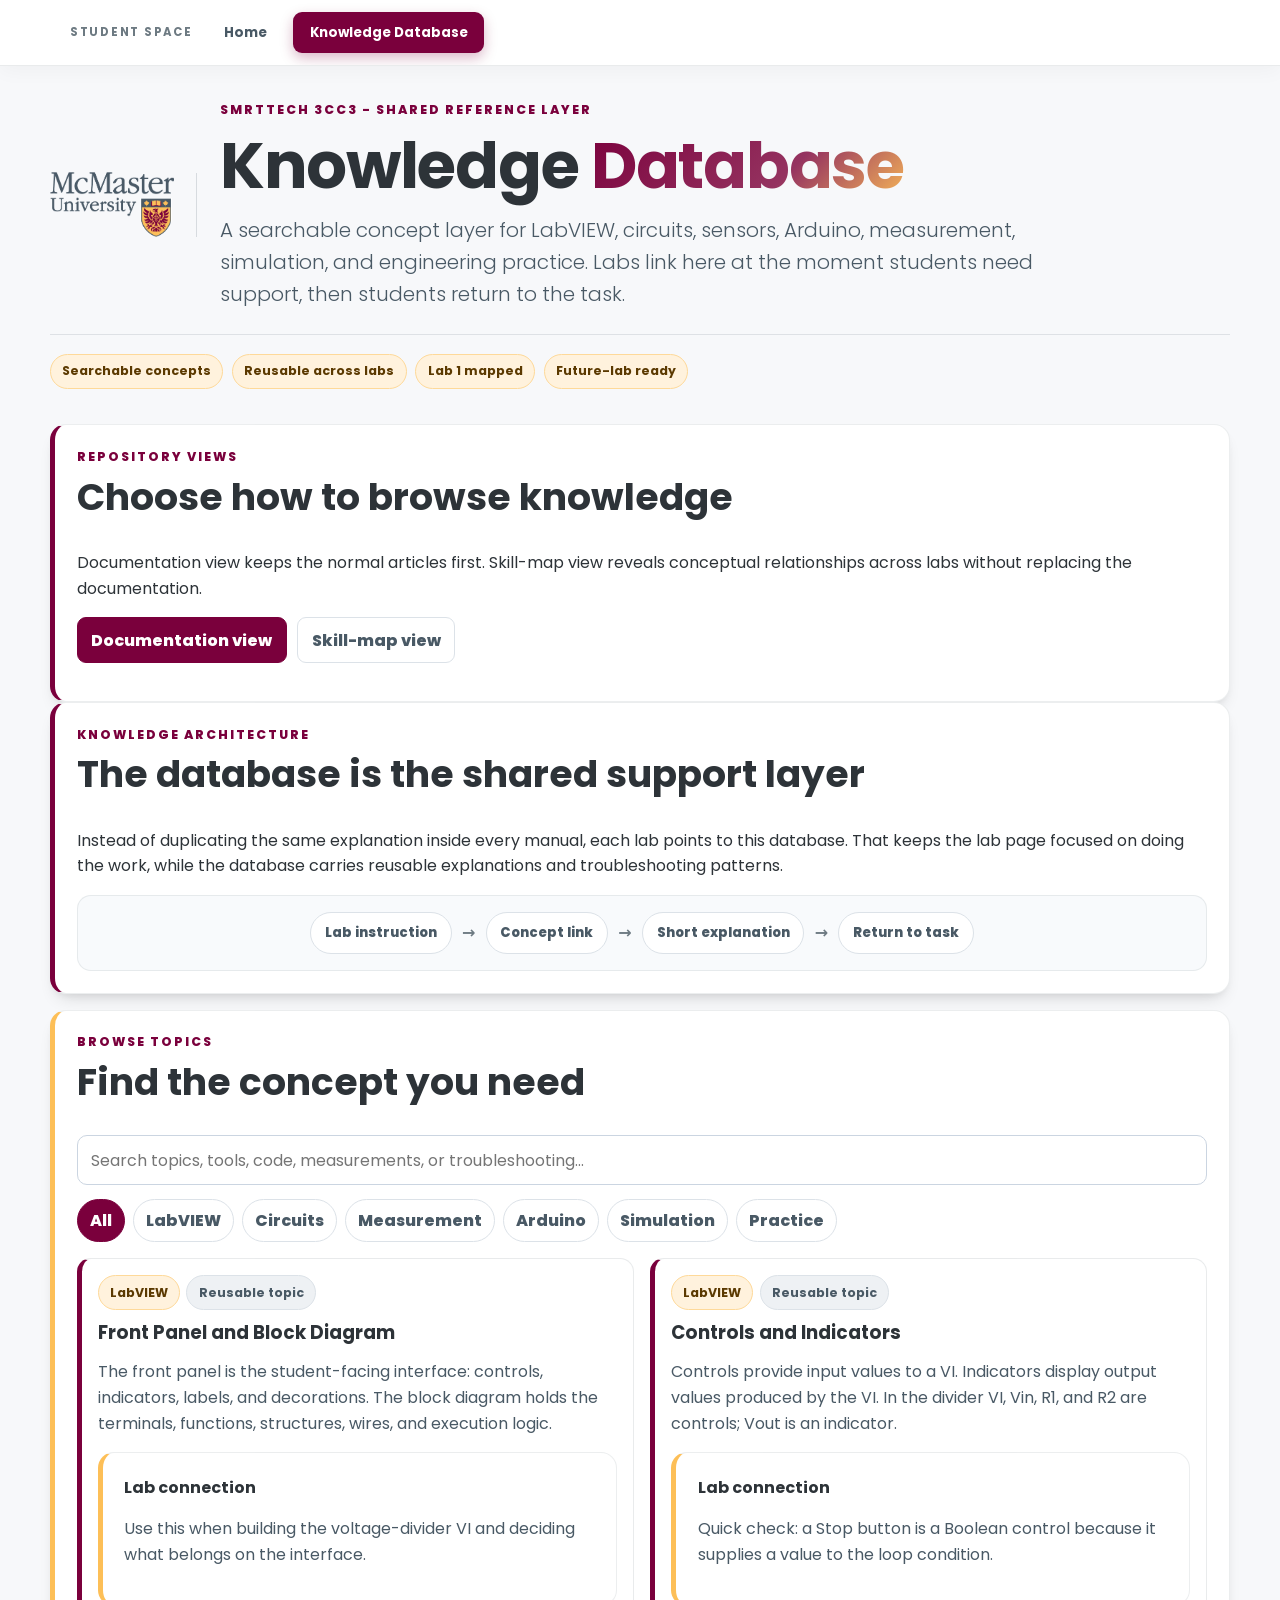
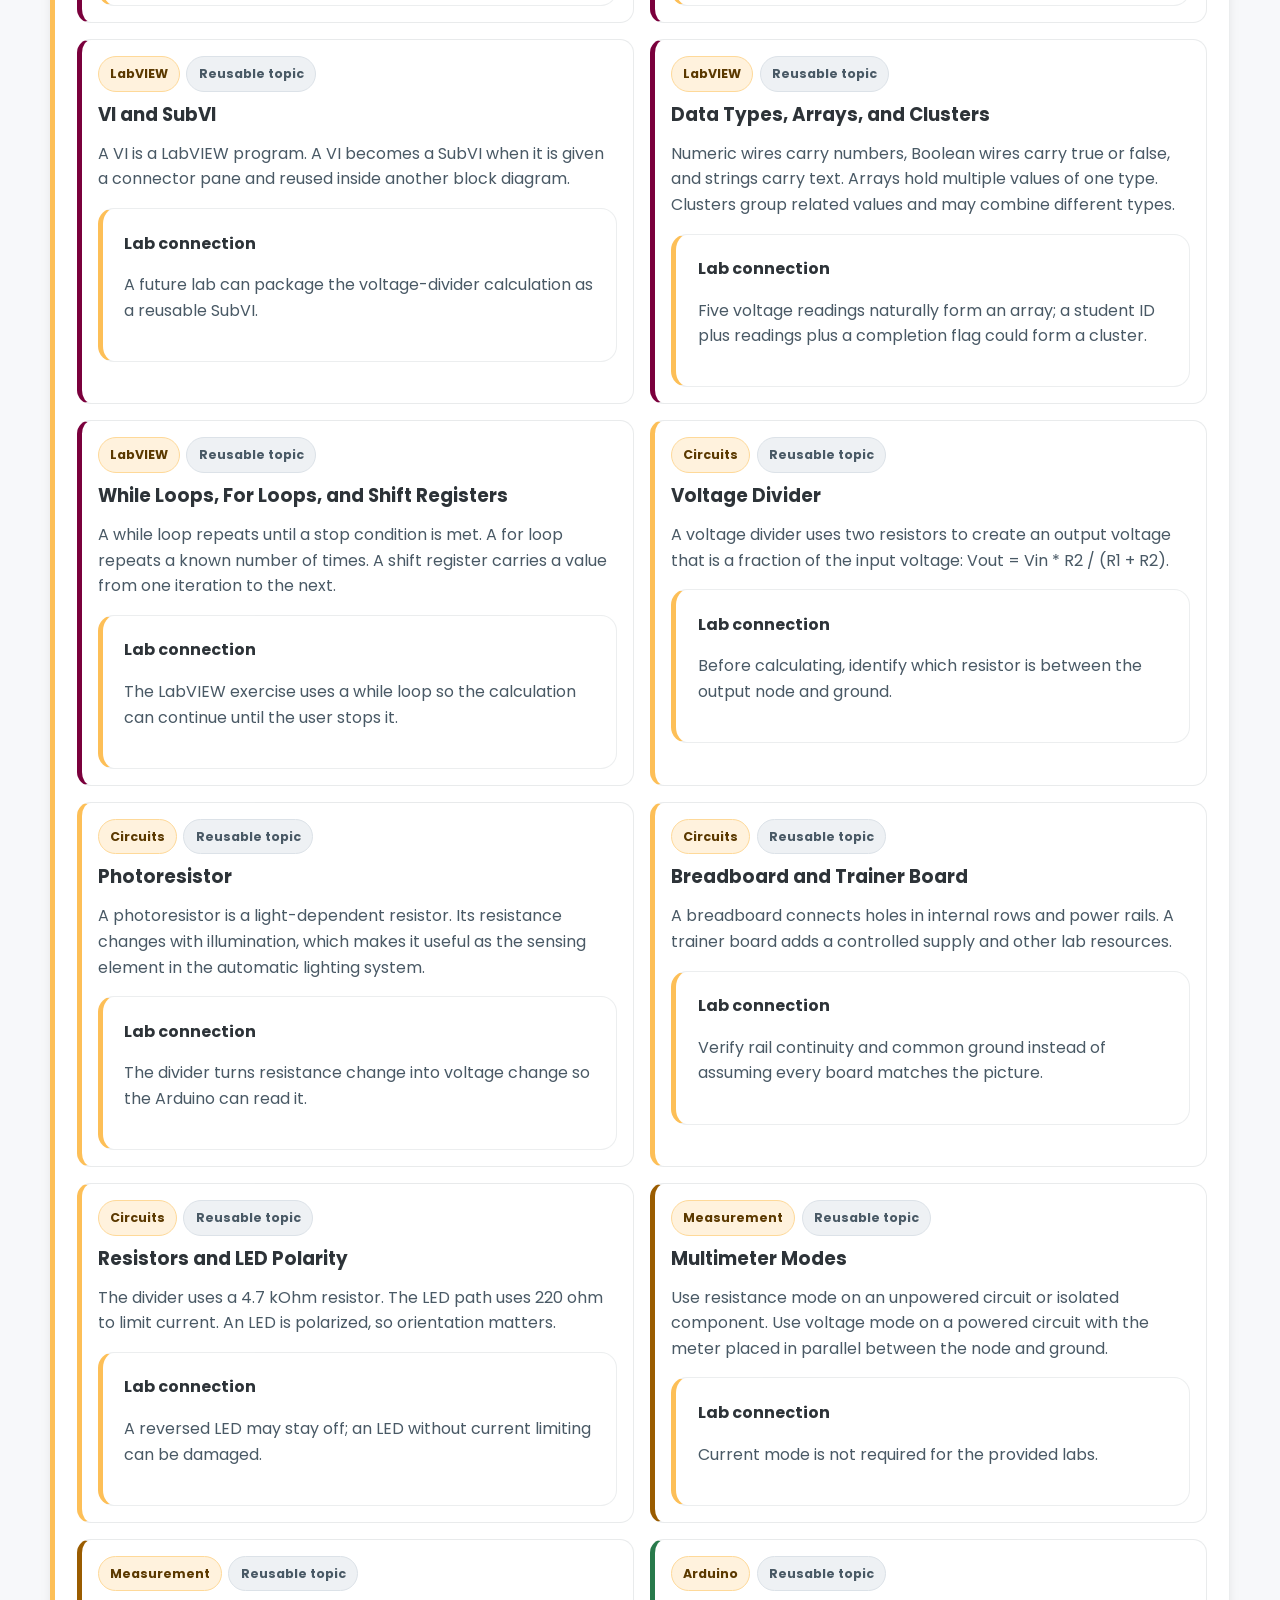
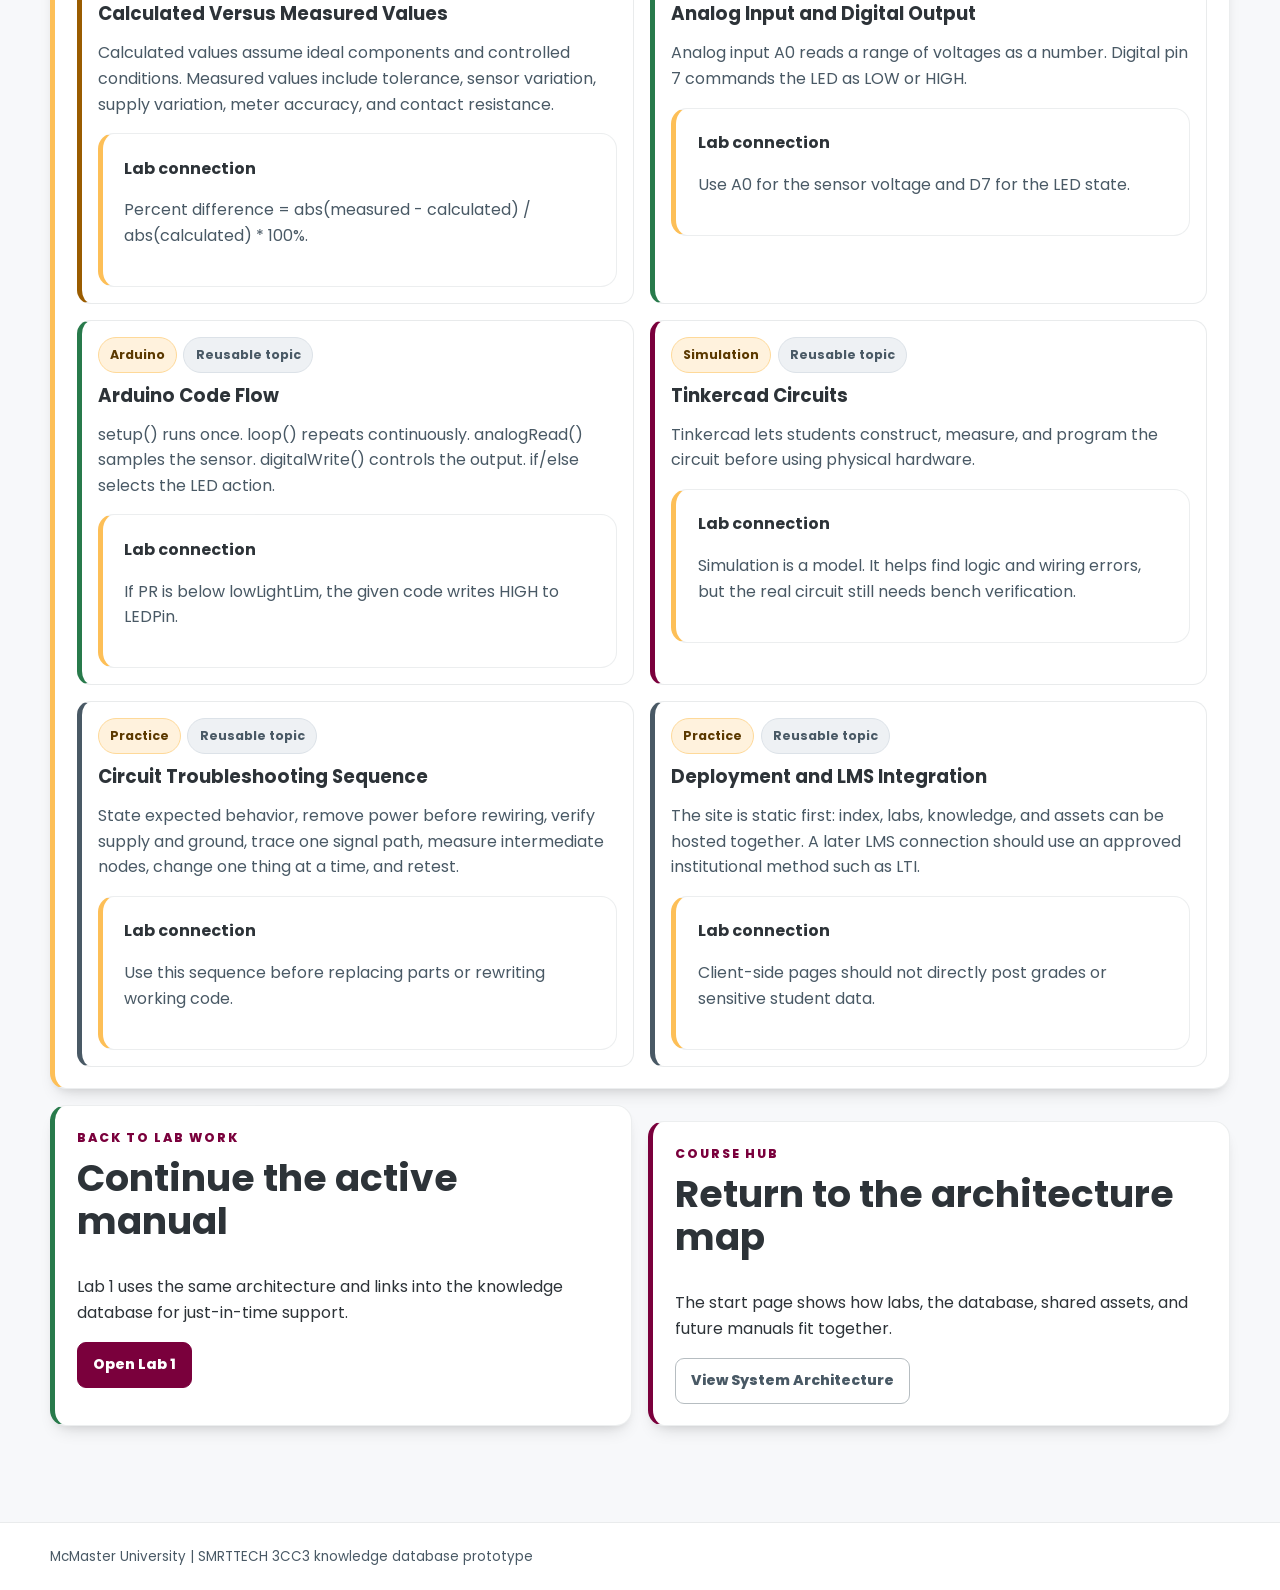
==== knowledge/index.html @ f6274fa1 "Publish student-facing SMRTTECH 3CC3 portal" ====
<!DOCTYPE html>
<html lang="en">
<head>
    <meta charset="UTF-8">
    <meta name="viewport" content="width=device-width, initial-scale=1.0">
    <meta name="description" content="Searchable CloudLab-styled knowledge database for SMRTTECH 3CC3 lab manuals.">
    <title>Knowledge Database | SMRTTECH 3CC3</title>
    <link href="https://fonts.googleapis.com/css2?family=Poppins:wght@300;400;500;600;700;800&family=Roboto+Mono:wght@400;500&display=swap" rel="stylesheet">
    <style>

        :root {
            --mac-maroon: #7A003C;
            --mac-gold: #FDBF57;
            --mac-grey: #495965;
            --mac-maroon-20: #E4CCDA;
            --mac-maroon-40: #CA99B1;
            --mac-maroon-80: #953360;
            --mac-gold-20: #FFF2DD;
            --mac-gold-60: #FED999;
            --mac-grey-20: #DBDEE0;
            --mac-grey-40: #B6BDC1;
            --mac-grey-80: #6D7A82;
            --lab-background: #F7F8FA;
            --lab-surface: #FFFFFF;
            --lab-text: #2D3338;
            --success: #287A4B;
            --warning: #9A5C00;
            --danger: #B42318;
            --content: 1180px;
        }

        * { box-sizing: border-box; }
        html { scroll-behavior: smooth; }
        body {
            margin: 0;
            font-family: 'Poppins', system-ui, -apple-system, BlinkMacSystemFont, 'Segoe UI', sans-serif;
            background: var(--lab-background);
            color: var(--lab-text);
            overflow-x: hidden;
            line-height: 1.6;
        }

        a { color: inherit; }
        button, input { font: inherit; }
        code, .font-mono { font-family: 'Roboto Mono', Consolas, monospace; }

        .gradient-text {
            background: linear-gradient(135deg, var(--mac-maroon) 0%, var(--mac-maroon-80) 62%, var(--mac-gold) 100%);
            -webkit-background-clip: text;
            -webkit-text-fill-color: transparent;
        }

        .gradient-bg {
            background: linear-gradient(135deg, var(--mac-maroon) 0%, var(--mac-maroon-80) 65%, var(--mac-gold) 100%);
        }

        .stage-bar {
            position: fixed;
            inset: 0 0 auto 0;
            z-index: 40;
            background: rgba(255, 255, 255, 0.96);
            backdrop-filter: blur(10px);
            border-bottom: 1px solid rgba(73, 89, 101, 0.12);
            box-shadow: 0 4px 20px rgba(0, 0, 0, 0.04);
        }

        .stage-bar-inner {
            max-width: var(--content);
            margin: 0 auto;
            padding: 0.75rem 1.25rem;
            display: flex;
            align-items: center;
            gap: 0.65rem;
            overflow-x: auto;
        }

        .stage-label {
            flex: 0 0 auto;
            font-size: 0.72rem;
            font-weight: 700;
            letter-spacing: 0.15em;
            text-transform: uppercase;
            color: var(--mac-grey-80);
            margin-right: 0.3rem;
        }

        .stage-btn {
            flex: 0 0 auto;
            display: inline-flex;
            align-items: center;
            min-height: 38px;
            padding: 0.55rem 0.95rem;
            border-radius: 9px;
            border: 1px solid transparent;
            font-size: 0.83rem;
            font-weight: 700;
            color: var(--mac-grey);
            background: transparent;
            text-decoration: none;
            transition: all 0.2s ease;
            white-space: nowrap;
        }

        .stage-btn:hover { background: var(--mac-grey-20); }
        .stage-btn.active {
            color: white;
            background: var(--mac-maroon);
            box-shadow: 0 5px 13px rgba(122, 0, 60, 0.28);
        }

        .portal-shell {
            width: min(calc(100% - 2rem), var(--content));
            margin: 0 auto;
        }

        .page-header {
            padding: 6.25rem 0 2.2rem;
        }

        .brand-row {
            display: flex;
            flex-wrap: wrap;
            align-items: center;
            gap: 1.4rem;
            padding-bottom: 1.5rem;
            border-bottom: 1px solid rgba(73, 89, 101, 0.14);
        }

        .brand-row img {
            width: 124px;
            height: auto;
            object-fit: contain;
        }

        .brand-divider {
            width: 1px;
            height: 64px;
            background: rgba(73, 89, 101, 0.18);
        }

        .eyebrow {
            margin: 0 0 0.55rem;
            color: var(--mac-maroon);
            font-size: 0.78rem;
            font-weight: 800;
            letter-spacing: 0.16em;
            text-transform: uppercase;
        }

        h1, h2, h3 { line-height: 1.15; margin-top: 0; }
        h1 {
            margin-bottom: 0.7rem;
            font-size: clamp(2.25rem, 5vw, 4.5rem);
            letter-spacing: -0.02em;
        }
        h2 { font-size: clamp(1.6rem, 3vw, 2.35rem); }
        h3 { font-size: 1.15rem; }

        .lead {
            max-width: 840px;
            color: var(--mac-grey);
            font-size: clamp(1.05rem, 2vw, 1.25rem);
            font-weight: 300;
            margin: 0;
        }

        .chip-row {
            display: flex;
            flex-wrap: wrap;
            gap: 0.55rem;
            margin-top: 1.2rem;
        }

        .stage-summary-chip,
        .tag {
            display: inline-flex;
            align-items: center;
            gap: 0.4rem;
            padding: 0.42rem 0.7rem;
            border-radius: 999px;
            background: var(--mac-gold-20);
            color: #5B3900;
            border: 1px solid var(--mac-gold-60);
            font-size: 0.78rem;
            font-weight: 700;
        }

        .tag.subtle {
            background: #EEF1F4;
            color: var(--mac-grey);
            border-color: #DCE2E8;
        }

        main { padding-bottom: 4rem; }

        .card {
            background: var(--lab-surface);
            border-radius: 16px;
            border: 1px solid rgba(73, 89, 101, 0.10);
            box-shadow: 0 10px 18px -8px rgba(0, 0, 0, 0.16), 0 4px 8px -4px rgba(0, 0, 0, 0.08);
            padding: 1.35rem;
        }

        .card + .card { margin-top: 1rem; }
        .border-maroon { border-left: 5px solid var(--mac-maroon); }
        .border-gold { border-left: 5px solid var(--mac-gold); }
        .border-success { border-left: 5px solid var(--success); }

        .section-grid {
            display: grid;
            grid-template-columns: repeat(2, minmax(0, 1fr));
            gap: 1rem;
            margin-top: 1rem;
        }

        .three-grid {
            display: grid;
            grid-template-columns: repeat(3, minmax(0, 1fr));
            gap: 1rem;
        }

        .lab-grid {
            display: grid;
            grid-template-columns: repeat(3, minmax(0, 1fr));
            gap: 1rem;
        }

        .lab-card,
        .topic-card,
        .arch-node {
            background: white;
            border: 1px solid rgba(73, 89, 101, 0.12);
            border-radius: 14px;
            padding: 1rem;
        }

        .lab-card {
            min-height: 245px;
            display: flex;
            flex-direction: column;
            text-decoration: none;
            color: inherit;
            transition: border-color 0.2s ease, transform 0.2s ease;
        }

        .lab-card:hover {
            border-color: var(--mac-maroon);
            transform: translateY(-2px);
        }

        .lab-card.available { border-top: 6px solid var(--mac-maroon); }
        .lab-card.blank { border-top: 6px solid var(--mac-gold); }
        .lab-card p, .topic-card p, .arch-node p { color: var(--mac-grey); }
        .lab-card .portal-button { margin-top: auto; align-self: flex-start; }

        .blank-lab-panel {
            min-height: 360px;
            display: grid;
            align-content: center;
            gap: 1rem;
        }

        .status-strip {
            display: flex;
            flex-wrap: wrap;
            gap: 0.65rem;
            padding: 0.9rem;
            border-radius: 12px;
            background: #F8FAFC;
            border: 1px solid rgba(73, 89, 101, 0.10);
        }

        .portal-button {
            display: inline-flex;
            align-items: center;
            justify-content: center;
            gap: 0.45rem;
            min-height: 42px;
            padding: 0.68rem 0.95rem;
            border-radius: 9px;
            border: 1px solid var(--mac-maroon);
            background: var(--mac-maroon);
            color: white;
            font-size: 0.88rem;
            font-weight: 800;
            text-decoration: none;
        }

        .portal-button.secondary {
            background: white;
            color: var(--mac-grey);
            border-color: var(--mac-grey-40);
        }

        .portal-button.secondary:hover { background: var(--mac-grey-20); }
        .portal-button:hover { background: var(--mac-maroon-80); color: white; }

        .architecture-map {
            display: grid;
            grid-template-columns: repeat(5, minmax(145px, 1fr));
            gap: 0.75rem;
            margin-top: 1rem;
            overflow-x: auto;
            padding-bottom: 0.15rem;
        }

        .arch-node {
            min-width: 145px;
            position: relative;
            border-top: 5px solid var(--mac-maroon);
        }

        .arch-node.gold { border-top-color: var(--mac-gold); }
        .arch-node.grey { border-top-color: var(--mac-grey); }
        .arch-node.success { border-top-color: var(--success); }
        .arch-node strong {
            display: block;
            color: var(--mac-maroon);
            font-size: 0.88rem;
            text-transform: uppercase;
            letter-spacing: 0.08em;
        }

        .flow-band {
            display: flex;
            flex-wrap: wrap;
            align-items: center;
            justify-content: center;
            gap: 0.65rem;
            margin-top: 1rem;
            padding: 1rem;
            border-radius: 14px;
            background: #F8FAFC;
            border: 1px solid rgba(73, 89, 101, 0.10);
        }

        .flow-pill {
            display: inline-flex;
            align-items: center;
            min-height: 42px;
            border-radius: 999px;
            padding: 0.55rem 0.85rem;
            background: white;
            border: 1px solid #DCE2E8;
            color: var(--mac-grey);
            font-weight: 800;
            font-size: 0.82rem;
        }

        .flow-arrow { color: var(--mac-grey-80); font-weight: 900; }

        .sidebar {
            position: fixed;
            top: 0;
            height: 100vh;
            width: min(500px, calc(100vw - 48px));
            background: white;
            box-shadow: 0 0 50px rgba(0, 0, 0, 0.22);
            z-index: 60;
            transition: transform 0.38s cubic-bezier(0.25, 1, 0.5, 1);
            display: flex;
            flex-direction: column;
        }

        #architectureSidebar { left: 0; transform: translateX(-100%); }
        #knowledgeSidebar { right: 0; transform: translateX(100%); }
        #architectureSidebar.active, #knowledgeSidebar.active { transform: translateX(0); }

        .sidebar-handle {
            position: absolute;
            top: 50%;
            width: 34px;
            height: 62px;
            background: var(--mac-maroon);
            color: white;
            cursor: pointer;
            display: flex;
            align-items: center;
            justify-content: center;
            z-index: 65;
            border: 0;
            font-size: 1.4rem;
            font-weight: 800;
        }

        #handle-architecture {
            right: -34px;
            border-radius: 0 9px 9px 0;
        }

        #handle-knowledge {
            left: -34px;
            border-radius: 9px 0 0 9px;
        }

        .sidebar-header {
            padding: 1.4rem;
            color: white;
            background: var(--mac-maroon);
        }

        .sidebar-scroll {
            padding: 1rem;
            overflow-y: auto;
            display: grid;
            gap: 1rem;
        }

        .link-list {
            display: grid;
            gap: 0.5rem;
            margin: 0;
            padding: 0;
            list-style: none;
        }

        .link-list a {
            display: block;
            text-decoration: none;
            border-radius: 10px;
            padding: 0.65rem 0.75rem;
            border: 1px solid #DDE3E8;
            background: white;
            color: var(--lab-text);
            font-weight: 700;
        }

        .link-list a:hover { border-color: var(--mac-maroon); background: var(--mac-maroon-20); }

        .search-panel {
            display: grid;
            gap: 0.85rem;
            margin-bottom: 1rem;
        }

        .search-panel input {
            width: 100%;
            min-height: 46px;
            border-radius: 10px;
            border: 1px solid #CBD5E1;
            padding: 0.7rem 0.85rem;
        }

        .filter-row {
            display: flex;
            flex-wrap: wrap;
            gap: 0.5rem;
        }

        .filter-button {
            border: 1px solid #DCE2E8;
            background: white;
            border-radius: 999px;
            padding: 0.48rem 0.75rem;
            color: var(--mac-grey);
            font-weight: 800;
            cursor: pointer;
        }

        .filter-button.active {
            background: var(--mac-maroon);
            color: white;
            border-color: var(--mac-maroon);
        }

        .topic-grid {
            display: grid;
            grid-template-columns: repeat(2, minmax(0, 1fr));
            gap: 1rem;
        }

        .topic-card {
            border-left: 5px solid var(--mac-maroon);
            scroll-margin-top: 86px;
        }

        .topic-card[data-category="Circuits"] { border-left-color: var(--mac-gold); }
        .topic-card[data-category="Arduino"] { border-left-color: var(--success); }
        .topic-card[data-category="Measurement"] { border-left-color: var(--warning); }
        .topic-card[data-category="Practice"] { border-left-color: var(--mac-grey); }
        .topic-card h3 { margin-bottom: 0.4rem; }

        .topic-meta {
            display: flex;
            flex-wrap: wrap;
            gap: 0.4rem;
            margin-bottom: 0.75rem;
        }

        .topic-card[hidden] { display: none; }

        .empty-state {
            display: none;
            padding: 1.2rem;
            border-radius: 14px;
            background: var(--mac-gold-20);
            border: 1px solid var(--mac-gold-60);
            color: #5B3900;
        }

        .empty-state.show { display: block; }

        .footer {
            border-top: 1px solid rgba(73, 89, 101, 0.12);
            background: white;
            color: var(--mac-grey);
            font-size: 0.84rem;
            padding: 1.4rem 0;
            margin-top: 2rem;
        }

        @media (max-width: 980px) {
            .section-grid, .three-grid, .lab-grid, .topic-grid { grid-template-columns: 1fr; }
            .architecture-map { grid-template-columns: repeat(5, minmax(180px, 1fr)); }
            .brand-divider { display: none; }
        }

        @media (max-width: 640px) {
            .page-header { padding-top: 7.25rem; }
            .brand-row img { width: 96px; }
            .card { padding: 1rem; }
            .stage-bar-inner { padding-inline: 0.9rem; }
            .stage-label { display: none; }
        }

    </style>
    <link rel="stylesheet" href="../assets/css/site.css">
    <link rel="icon" type="image/png" href="../assets/McMaster-logo.png">
</head>

<body>
    <nav class="stage-bar" aria-label="Course navigation">
        <div class="stage-bar-inner">
            <span class="stage-label">Student Space</span>
            <a class="stage-btn" href="../index.html">Home</a>
            <a class="stage-btn active" href="index.html">Knowledge Database</a>
        </div>
    </nav>

    <header class="portal-shell page-header">
        <div class="brand-row">
            <img src="../assets/McMaster-logo.png" alt="McMaster University logo">
            <div class="brand-divider" aria-hidden="true"></div>
            <div>
                <p class="eyebrow">SMRTTECH 3CC3 - Shared Reference Layer</p>
                <h1>Knowledge <span class="gradient-text">Database</span></h1>
                <p class="lead">A searchable concept layer for LabVIEW, circuits, sensors, Arduino, measurement, simulation, and engineering practice. Labs link here at the moment students need support, then students return to the task.</p>
            </div>
        </div>
        <div class="chip-row">
            <span class="stage-summary-chip">Searchable concepts</span>
            <span class="stage-summary-chip">Reusable across labs</span>
            <span class="stage-summary-chip">Lab 1 mapped</span>
            <span class="stage-summary-chip">Future-lab ready</span>
        </div>
    </header>

    <main class="portal-shell">
        <section class="card border-maroon" aria-labelledby="repositoryViewHeading">
            <p class="eyebrow">Repository Views</p>
            <h2 id="repositoryViewHeading">Choose how to browse knowledge</h2>
            <p>Documentation view keeps the normal articles first. Skill-map view reveals conceptual relationships across labs without replacing the documentation.</p>
            <div class="skill-view-tabs" role="tablist" aria-label="Knowledge repository views">
                <button id="documentation-view-tab" class="skill-view-tab" type="button" role="tab" data-skill-view-tab="documentation" aria-selected="true" aria-controls="documentation-view">Documentation view</button>
                <button id="skill-map-view-tab" class="skill-view-tab" type="button" role="tab" data-skill-view-tab="skill-map" aria-selected="false" aria-controls="skill-map-view" tabindex="-1">Skill-map view</button>
            </div>
        </section>

        <section id="documentation-view" class="skill-view-panel" role="tabpanel" data-skill-view-panel="documentation" aria-labelledby="documentation-view-tab" tabindex="-1">
        <section id="architecture" class="card border-maroon">
            <p class="eyebrow">Knowledge Architecture</p>
            <h2>The database is the shared support layer</h2>
            <p>Instead of duplicating the same explanation inside every manual, each lab points to this database. That keeps the lab page focused on doing the work, while the database carries reusable explanations and troubleshooting patterns.</p>
            <div class="flow-band">
                <span class="flow-pill">Lab instruction</span>
                <span class="flow-arrow">&rarr;</span>
                <span class="flow-pill">Concept link</span>
                <span class="flow-arrow">&rarr;</span>
                <span class="flow-pill">Short explanation</span>
                <span class="flow-arrow">&rarr;</span>
                <span class="flow-pill">Return to task</span>
            </div>
        </section>

        <section id="topics" class="card border-gold">
            <p class="eyebrow">Browse Topics</p>
            <h2>Find the concept you need</h2>
            <div class="search-panel">
                <input type="search" data-knowledge-search placeholder="Search topics, tools, code, measurements, or troubleshooting..." aria-label="Search knowledge topics">
                <div class="filter-row" aria-label="Filter knowledge topics">
                    <button class="filter-button active" type="button" data-filter="All">All</button>
                    <button class="filter-button" type="button" data-filter="LabVIEW">LabVIEW</button>
                    <button class="filter-button" type="button" data-filter="Circuits">Circuits</button>
                    <button class="filter-button" type="button" data-filter="Measurement">Measurement</button>
                    <button class="filter-button" type="button" data-filter="Arduino">Arduino</button>
                    <button class="filter-button" type="button" data-filter="Simulation">Simulation</button>
                    <button class="filter-button" type="button" data-filter="Practice">Practice</button>
                </div>
            </div>
            <div class="empty-state" data-empty-state>No matching topics. Try a broader search or choose All.</div>
            <div class="topic-grid">

                <article id="labview-interface" class="topic-card" data-topic-card data-category="LabVIEW" data-keywords="Front Panel and Block Diagram LabVIEW">
                    <div class="topic-meta">
                        <span class="tag">LabVIEW</span>
                        <span class="tag subtle">Reusable topic</span>
                    </div>
                    <h3>Front Panel and Block Diagram</h3>
                    <p>The front panel is the student-facing interface: controls, indicators, labels, and decorations. The block diagram holds the terminals, functions, structures, wires, and execution logic.</p>
                    <div class="card border-gold" style="box-shadow:none; margin-top:0.85rem;">
                        <strong>Lab connection</strong>
                        <p>Use this when building the voltage-divider VI and deciding what belongs on the interface.</p>
                    </div>
                </article>

                <article id="controls-indicators" class="topic-card" data-topic-card data-category="LabVIEW" data-keywords="Controls and Indicators LabVIEW">
                    <div class="topic-meta">
                        <span class="tag">LabVIEW</span>
                        <span class="tag subtle">Reusable topic</span>
                    </div>
                    <h3>Controls and Indicators</h3>
                    <p>Controls provide input values to a VI. Indicators display output values produced by the VI. In the divider VI, Vin, R1, and R2 are controls; Vout is an indicator.</p>
                    <div class="card border-gold" style="box-shadow:none; margin-top:0.85rem;">
                        <strong>Lab connection</strong>
                        <p>Quick check: a Stop button is a Boolean control because it supplies a value to the loop condition.</p>
                    </div>
                </article>

                <article id="vi-subvi" class="topic-card" data-topic-card data-category="LabVIEW" data-keywords="VI and SubVI LabVIEW">
                    <div class="topic-meta">
                        <span class="tag">LabVIEW</span>
                        <span class="tag subtle">Reusable topic</span>
                    </div>
                    <h3>VI and SubVI</h3>
                    <p>A VI is a LabVIEW program. A VI becomes a SubVI when it is given a connector pane and reused inside another block diagram.</p>
                    <div class="card border-gold" style="box-shadow:none; margin-top:0.85rem;">
                        <strong>Lab connection</strong>
                        <p>A future lab can package the voltage-divider calculation as a reusable SubVI.</p>
                    </div>
                </article>

                <article id="labview-data" class="topic-card" data-topic-card data-category="LabVIEW" data-keywords="Data Types, Arrays, and Clusters LabVIEW">
                    <div class="topic-meta">
                        <span class="tag">LabVIEW</span>
                        <span class="tag subtle">Reusable topic</span>
                    </div>
                    <h3>Data Types, Arrays, and Clusters</h3>
                    <p>Numeric wires carry numbers, Boolean wires carry true or false, and strings carry text. Arrays hold multiple values of one type. Clusters group related values and may combine different types.</p>
                    <div class="card border-gold" style="box-shadow:none; margin-top:0.85rem;">
                        <strong>Lab connection</strong>
                        <p>Five voltage readings naturally form an array; a student ID plus readings plus a completion flag could form a cluster.</p>
                    </div>
                </article>

                <article id="labview-loops" class="topic-card" data-topic-card data-category="LabVIEW" data-keywords="While Loops, For Loops, and Shift Registers LabVIEW">
                    <div class="topic-meta">
                        <span class="tag">LabVIEW</span>
                        <span class="tag subtle">Reusable topic</span>
                    </div>
                    <h3>While Loops, For Loops, and Shift Registers</h3>
                    <p>A while loop repeats until a stop condition is met. A for loop repeats a known number of times. A shift register carries a value from one iteration to the next.</p>
                    <div class="card border-gold" style="box-shadow:none; margin-top:0.85rem;">
                        <strong>Lab connection</strong>
                        <p>The LabVIEW exercise uses a while loop so the calculation can continue until the user stops it.</p>
                    </div>
                </article>

                <article id="voltage-divider" class="topic-card" data-topic-card data-category="Circuits" data-keywords="Voltage Divider Circuits">
                    <div class="topic-meta">
                        <span class="tag">Circuits</span>
                        <span class="tag subtle">Reusable topic</span>
                    </div>
                    <h3>Voltage Divider</h3>
                    <p>A voltage divider uses two resistors to create an output voltage that is a fraction of the input voltage: Vout = Vin * R2 / (R1 + R2).</p>
                    <div class="card border-gold" style="box-shadow:none; margin-top:0.85rem;">
                        <strong>Lab connection</strong>
                        <p>Before calculating, identify which resistor is between the output node and ground.</p>
                    </div>
                </article>

                <article id="photoresistor" class="topic-card" data-topic-card data-category="Circuits" data-keywords="Photoresistor Circuits">
                    <div class="topic-meta">
                        <span class="tag">Circuits</span>
                        <span class="tag subtle">Reusable topic</span>
                    </div>
                    <h3>Photoresistor</h3>
                    <p>A photoresistor is a light-dependent resistor. Its resistance changes with illumination, which makes it useful as the sensing element in the automatic lighting system.</p>
                    <div class="card border-gold" style="box-shadow:none; margin-top:0.85rem;">
                        <strong>Lab connection</strong>
                        <p>The divider turns resistance change into voltage change so the Arduino can read it.</p>
                    </div>
                </article>

                <article id="breadboard" class="topic-card" data-topic-card data-category="Circuits" data-keywords="Breadboard and Trainer Board Circuits">
                    <div class="topic-meta">
                        <span class="tag">Circuits</span>
                        <span class="tag subtle">Reusable topic</span>
                    </div>
                    <h3>Breadboard and Trainer Board</h3>
                    <p>A breadboard connects holes in internal rows and power rails. A trainer board adds a controlled supply and other lab resources.</p>
                    <div class="card border-gold" style="box-shadow:none; margin-top:0.85rem;">
                        <strong>Lab connection</strong>
                        <p>Verify rail continuity and common ground instead of assuming every board matches the picture.</p>
                    </div>
                </article>

                <article id="resistors-led" class="topic-card" data-topic-card data-category="Circuits" data-keywords="Resistors and LED Polarity Circuits">
                    <div class="topic-meta">
                        <span class="tag">Circuits</span>
                        <span class="tag subtle">Reusable topic</span>
                    </div>
                    <h3>Resistors and LED Polarity</h3>
                    <p>The divider uses a 4.7 kOhm resistor. The LED path uses 220 ohm to limit current. An LED is polarized, so orientation matters.</p>
                    <div class="card border-gold" style="box-shadow:none; margin-top:0.85rem;">
                        <strong>Lab connection</strong>
                        <p>A reversed LED may stay off; an LED without current limiting can be damaged.</p>
                    </div>
                </article>

                <article id="multimeter" class="topic-card" data-topic-card data-category="Measurement" data-keywords="Multimeter Modes Measurement">
                    <div class="topic-meta">
                        <span class="tag">Measurement</span>
                        <span class="tag subtle">Reusable topic</span>
                    </div>
                    <h3>Multimeter Modes</h3>
                    <p>Use resistance mode on an unpowered circuit or isolated component. Use voltage mode on a powered circuit with the meter placed in parallel between the node and ground.</p>
                    <div class="card border-gold" style="box-shadow:none; margin-top:0.85rem;">
                        <strong>Lab connection</strong>
                        <p>Current mode is not required for the provided labs.</p>
                    </div>
                </article>

                <article id="measurement" class="topic-card" data-topic-card data-category="Measurement" data-keywords="Calculated Versus Measured Values Measurement">
                    <div class="topic-meta">
                        <span class="tag">Measurement</span>
                        <span class="tag subtle">Reusable topic</span>
                    </div>
                    <h3>Calculated Versus Measured Values</h3>
                    <p>Calculated values assume ideal components and controlled conditions. Measured values include tolerance, sensor variation, supply variation, meter accuracy, and contact resistance.</p>
                    <div class="card border-gold" style="box-shadow:none; margin-top:0.85rem;">
                        <strong>Lab connection</strong>
                        <p>Percent difference = abs(measured - calculated) / abs(calculated) * 100%.</p>
                    </div>
                </article>

                <article id="analog-digital" class="topic-card" data-topic-card data-category="Arduino" data-keywords="Analog Input and Digital Output Arduino">
                    <div class="topic-meta">
                        <span class="tag">Arduino</span>
                        <span class="tag subtle">Reusable topic</span>
                    </div>
                    <h3>Analog Input and Digital Output</h3>
                    <p>Analog input A0 reads a range of voltages as a number. Digital pin 7 commands the LED as LOW or HIGH.</p>
                    <div class="card border-gold" style="box-shadow:none; margin-top:0.85rem;">
                        <strong>Lab connection</strong>
                        <p>Use A0 for the sensor voltage and D7 for the LED state.</p>
                    </div>
                </article>

                <article id="arduino-code" class="topic-card" data-topic-card data-category="Arduino" data-keywords="Arduino Code Flow Arduino">
                    <div class="topic-meta">
                        <span class="tag">Arduino</span>
                        <span class="tag subtle">Reusable topic</span>
                    </div>
                    <h3>Arduino Code Flow</h3>
                    <p>setup() runs once. loop() repeats continuously. analogRead() samples the sensor. digitalWrite() controls the output. if/else selects the LED action.</p>
                    <div class="card border-gold" style="box-shadow:none; margin-top:0.85rem;">
                        <strong>Lab connection</strong>
                        <p>If PR is below lowLightLim, the given code writes HIGH to LEDPin.</p>
                    </div>
                </article>

                <article id="tinkercad" class="topic-card" data-topic-card data-category="Simulation" data-keywords="Tinkercad Circuits Simulation">
                    <div class="topic-meta">
                        <span class="tag">Simulation</span>
                        <span class="tag subtle">Reusable topic</span>
                    </div>
                    <h3>Tinkercad Circuits</h3>
                    <p>Tinkercad lets students construct, measure, and program the circuit before using physical hardware.</p>
                    <div class="card border-gold" style="box-shadow:none; margin-top:0.85rem;">
                        <strong>Lab connection</strong>
                        <p>Simulation is a model. It helps find logic and wiring errors, but the real circuit still needs bench verification.</p>
                    </div>
                </article>

                <article id="troubleshooting" class="topic-card" data-topic-card data-category="Practice" data-keywords="Circuit Troubleshooting Sequence Practice">
                    <div class="topic-meta">
                        <span class="tag">Practice</span>
                        <span class="tag subtle">Reusable topic</span>
                    </div>
                    <h3>Circuit Troubleshooting Sequence</h3>
                    <p>State expected behavior, remove power before rewiring, verify supply and ground, trace one signal path, measure intermediate nodes, change one thing at a time, and retest.</p>
                    <div class="card border-gold" style="box-shadow:none; margin-top:0.85rem;">
                        <strong>Lab connection</strong>
                        <p>Use this sequence before replacing parts or rewriting working code.</p>
                    </div>
                </article>

                <article id="deployment" class="topic-card" data-topic-card data-category="Practice" data-keywords="Deployment and LMS Integration Practice">
                    <div class="topic-meta">
                        <span class="tag">Practice</span>
                        <span class="tag subtle">Reusable topic</span>
                    </div>
                    <h3>Deployment and LMS Integration</h3>
                    <p>The site is static first: index, labs, knowledge, and assets can be hosted together. A later LMS connection should use an approved institutional method such as LTI.</p>
                    <div class="card border-gold" style="box-shadow:none; margin-top:0.85rem;">
                        <strong>Lab connection</strong>
                        <p>Client-side pages should not directly post grades or sensitive student data.</p>
                    </div>
                </article>
            </div>
        </section>

        <section class="section-grid">
            <article class="card border-success">
                <p class="eyebrow">Back To Lab Work</p>
                <h2>Continue the active manual</h2>
                <p>Lab 1 uses the same architecture and links into the knowledge database for just-in-time support.</p>
                <a class="portal-button" href="../labs/lab-01/index.html">Open Lab 1</a>
            </article>
            <article class="card border-maroon">
                <p class="eyebrow">Course Hub</p>
                <h2>Return to the architecture map</h2>
                <p>The start page shows how labs, the database, shared assets, and future manuals fit together.</p>
                <a class="portal-button secondary" href="../index.html#architecture">View System Architecture</a>
            </article>
        </section>
        </section>

        <section id="skill-map-view" class="skill-view-panel" role="tabpanel" data-skill-view-panel="skill-map" aria-labelledby="skill-map-view-tab" tabindex="-1" hidden>
            <section id="skill-map" class="card border-gold skill-map-section">
                <p class="eyebrow">Course Skill Map</p>
                <h2>Explore how skills connect across laboratories</h2>
                <p>This map is optional. It uses the new radial skill-tree design from the uploaded package, with the existing course skills merged into its curriculum. It does not unlock, lock, or replace laboratory access.</p>
                <div class="skill-tree-embed">
                    <iframe title="3CC3 radial skill tree" src="skill-tree.html" loading="lazy"></iframe>
                </div>
                <p class="skill-tree-fallback"><a class="portal-button secondary" href="skill-tree.html">Open the skill tree in a full page</a></p>
            </section>

            <section class="card border-success">
                <p class="eyebrow">Documentation-Literacy Progression</p>
                <h2>How documentation support changes across the course</h2>
                <p>The repository is instructional scaffolding. It gives direct support early, then gradually moves students toward professional documentation habits.</p>
                <div class="documentation-progression">
                    <article class="progression-step">
                        <strong>Labs 1-2</strong>
                        <p>Direct links to exact documentation.</p>
                    </article>
                    <article class="progression-step">
                        <strong>Labs 3-4</strong>
                        <p>Links to a relevant repository category.</p>
                    </article>
                    <article class="progression-step">
                        <strong>Labs 5-6</strong>
                        <p>Students search the repository.</p>
                    </article>
                    <article class="progression-step">
                        <strong>Labs 7-8</strong>
                        <p>Students consult manufacturer documentation or datasheets.</p>
                    </article>
                    <article class="progression-step">
                        <strong>Lab 9</strong>
                        <p>Students identify, locate, evaluate, and apply appropriate sources independently.</p>
                    </article>
                </div>
            </section>
        </section>
    </main>

    <footer class="footer">
        <div class="portal-shell">McMaster University | SMRTTECH 3CC3 knowledge database prototype</div>
    </footer>

    <script>

        function toggleSidebar(id) {
            const selected = document.getElementById(id);
            const wasOpen = selected.classList.contains('active');
            document.querySelectorAll('.sidebar').forEach(sidebar => sidebar.classList.remove('active'));
            if (!wasOpen) selected.classList.add('active');
        }

        function setupKnowledgeFilters() {
            const search = document.querySelector('[data-knowledge-search]');
            const filters = [...document.querySelectorAll('[data-filter]')];
            const cards = [...document.querySelectorAll('[data-topic-card]')];
            const empty = document.querySelector('[data-empty-state]');
            if (!cards.length) return;

            let active = 'All';
            function applyFilters() {
                const query = (search?.value || '').trim().toLowerCase();
                let shown = 0;

                cards.forEach(card => {
                    const haystack = `${card.textContent} ${card.dataset.keywords || ''}`.toLowerCase();
                    const categoryMatch = active === 'All' || card.dataset.category === active;
                    const queryMatch = !query || haystack.includes(query);
                    const visible = categoryMatch && queryMatch;
                    card.hidden = !visible;
                    if (visible) shown += 1;
                });

                if (empty) empty.classList.toggle('show', shown === 0);
            }

            search?.addEventListener('input', applyFilters);
            filters.forEach(button => {
                button.addEventListener('click', () => {
                    active = button.dataset.filter;
                    filters.forEach(item => item.classList.toggle('active', item === button));
                    applyFilters();
                });
            });
        }

        function setupHomeScrollSpy() {
            const nav = document.querySelector('[data-home-nav]');
            if (!nav) return;

            const links = [...nav.querySelectorAll('[data-home-section]')];
            const sections = links
                .map(link => ({
                    link,
                    id: link.dataset.homeSection,
                    target: document.getElementById(link.dataset.homeSection)
                }))
                .filter(item => item.target);

            function setActive(id) {
                links.forEach(link => {
                    link.classList.toggle('active', link.dataset.homeSection === id);
                });
            }

            const observer = new IntersectionObserver(entries => {
                const visible = entries
                    .filter(entry => entry.isIntersecting)
                    .sort((a, b) => b.intersectionRatio - a.intersectionRatio)[0];
                if (visible) setActive(visible.target.id);
            }, {
                rootMargin: '-45% 0px -45% 0px',
                threshold: [0.01, 0.2, 0.5, 0.8]
            });

            sections.forEach(item => observer.observe(item.target));
            setActive('home');
        }

        function setupRepositoryTabs() {
            const tabs = [...document.querySelectorAll('[data-skill-view-tab]')];
            const panels = [...document.querySelectorAll('[data-skill-view-panel]')];
            if (!tabs.length || !panels.length) return;

            function setView(view, focusTab = false) {
                tabs.forEach(tab => {
                    const selected = tab.dataset.skillViewTab === view;
                    tab.setAttribute('aria-selected', String(selected));
                    tab.tabIndex = selected ? 0 : -1;
                    if (selected && focusTab) tab.focus();
                });
                panels.forEach(panel => {
                    const selected = panel.dataset.skillViewPanel === view;
                    panel.hidden = !selected;
                    if (selected) panel.focus({ preventScroll: true });
                });
                try {
                    localStorage.setItem('smrttech-knowledge:view', view);
                } catch {}
            }

            tabs.forEach(tab => {
                tab.addEventListener('click', () => setView(tab.dataset.skillViewTab));
                tab.addEventListener('keydown', event => {
                    if (!['ArrowLeft', 'ArrowRight', 'Home', 'End'].includes(event.key)) return;
                    event.preventDefault();
                    const current = tabs.indexOf(tab);
                    const next = event.key === 'Home' ? 0
                        : event.key === 'End' ? tabs.length - 1
                        : event.key === 'ArrowRight' ? (current + 1) % tabs.length
                        : (current - 1 + tabs.length) % tabs.length;
                    setView(tabs[next].dataset.skillViewTab, true);
                });
            });

            let initial = 'documentation';
            try {
                initial = localStorage.getItem('smrttech-knowledge:view') || initial;
            } catch {}
            if (window.location.hash === '#skill-map') initial = 'skill-map';
            setView(initial === 'skill-map' ? 'skill-map' : 'documentation');
        }

        document.addEventListener('DOMContentLoaded', () => {
            setupKnowledgeFilters();
            setupHomeScrollSpy();
            setupRepositoryTabs();
        });

    </script>
</body>

</html>
---- assets/css/site.css ----
html {
    scroll-behavior: auto;
    scroll-padding-top: 88px;
}

/* These structural regions receive programmatic focus when a view opens.
   Suppress the browser's large default outline without affecting controls. */
.stage-panel[tabindex="-1"]:focus,
.skill-view-panel[tabindex="-1"]:focus {
    outline: none;
}

.lab-page-title {
    color: #000000 !important;
}

.lab-title-prefix {
    color: #000000;
    -webkit-text-fill-color: #000000;
}

.lab-title-gradient {
    display: inline;
    color: var(--mac-maroon, #7A003C);
    background-image: linear-gradient(
        90deg,
        var(--mac-maroon, #7A003C) 0%,
        var(--mac-maroon-80, #A0195B) 52%,
        var(--mac-gold, #FDBF57) 100%
    );
    background-repeat: no-repeat;
    background-size: 100% 100%;
    -webkit-box-decoration-break: slice;
    box-decoration-break: slice;
    -webkit-background-clip: text;
    background-clip: text;
    -webkit-text-fill-color: transparent;
}

@media (forced-colors: active) {
    .lab-title-prefix,
    .lab-title-gradient {
        color: CanvasText;
        background: none;
        -webkit-text-fill-color: CanvasText;
    }
}

.skill-map-section {
    margin-top: 1rem;
}

.skill-tree-embed {
    overflow: hidden;
    margin-top: 1rem;
    border: 1px solid rgba(73, 89, 101, 0.16);
    border-radius: 14px;
    background: #F4F5F8;
}

.skill-tree-embed iframe {
    display: block;
    width: 100%;
    height: min(820px, calc(100vh - 120px));
    min-height: 680px;
    border: 0;
}

.skill-tree-fallback {
    margin: 1rem 0 0;
}

.learning-outcome-grid {
    display: grid;
    grid-template-columns: repeat(auto-fit, minmax(220px, 1fr));
    gap: 0.8rem;
    margin-top: 1rem;
}

.learning-outcome-card {
    border: 1px solid rgba(73, 89, 101, 0.14);
    border-left: 4px solid var(--mac-maroon);
    border-radius: 12px;
    background: #fff;
    padding: 0.9rem 1rem;
}

.learning-outcome-card strong {
    display: block;
    color: var(--mac-maroon);
    margin-bottom: 0.35rem;
}

.learning-outcome-card ul {
    margin: 0;
    padding-left: 1.15rem;
}

.subsection-title,
.section-card h3:not(.skill-node-title):not(.section__h) {
    border-left: 4px solid var(--mac-gold);
    padding-left: 0.65rem;
}

.activity-heading {
    display: flex;
    flex-wrap: wrap;
    align-items: center;
    gap: 0.65rem;
    margin-top: 1.35rem;
    margin-bottom: 0.75rem;
    border-left: 0 !important;
    padding-left: 0 !important;
    color: var(--lab-text);
    font-size: clamp(1.18rem, 1.6vw, 1.42rem) !important;
    line-height: 1.2;
}

.activity-heading__label {
    display: inline-flex;
    align-items: center;
    min-height: 2rem;
    border-radius: 999px;
    background: var(--mac-maroon);
    color: #FFFFFF;
    padding: 0.28rem 0.62rem;
    font-family: 'Roboto Mono', ui-monospace, SFMono-Regular, Menlo, Consolas, monospace;
    font-size: 0.82rem;
    font-weight: 800;
    letter-spacing: 0.04em;
    text-transform: uppercase;
}

.activity-heading__title {
    min-width: 12rem;
    color: var(--lab-text);
    font-weight: 800;
}

.hint-lock-message {
    margin: 0.4rem 0 0.8rem;
    color: #5B3900;
    font-size: 0.88rem;
    font-weight: 700;
}

.stage-gate-message {
    display: none;
    width: 100%;
    margin: 1rem 0;
    border: 1px solid rgba(196, 154, 108, 0.52);
    border-radius: 10px;
    background: var(--mac-gold-20);
    color: #5B3900;
    padding: 0.85rem 1rem;
    font-size: 0.9rem;
    font-weight: 750;
}

.stage-gate-message.show {
    display: block;
}

.stage-gate-message.locked {
    border-color: rgba(122, 0, 60, 0.22);
    background: #FBF7F9;
    color: var(--mac-maroon);
}

/* Shared completion badge for every lab-manual stage, including the active stage. */
.stage-bar .stage-bar-inner .stage-btn.completed::after {
    content: "\2713";
    display: inline-grid;
    place-items: center;
    width: 22px;
    height: 22px;
    margin-left: 0.45rem;
    border: 0;
    border-radius: 50%;
    background: #DDF5E7;
    color: #16794A;
    font-size: 1rem;
    font-weight: 900;
    line-height: 1;
    vertical-align: -0.18em;
}

.stage-panel-locked article,
.stage-panel-locked .section-card {
    position: relative;
}

.stage-panel-locked input,
.stage-panel-locked select,
.stage-panel-locked textarea,
.stage-panel-locked button:not(.nav-button.secondary) {
    cursor: not-allowed;
}

.stage-panel-locked .drag-order-card {
    cursor: not-allowed;
    opacity: 0.62;
}

.nav-button:disabled,
.utility-button:disabled,
.quiz-check-button:disabled {
    cursor: not-allowed !important;
    opacity: 0.52;
}

details[data-gated-hint].is-locked summary {
    color: var(--mac-grey-80);
}

.drag-order-note {
    margin: 0.25rem 0 0.75rem;
    color: var(--mac-grey);
    font-size: 0.92rem;
    font-weight: 700;
}

.order-grid[data-dnd-order] {
    display: block !important;
    width: 100%;
}

.drag-order-wide-column {
    grid-column: 1 / -1;
    min-width: 0;
}

.order-grid-fallback[hidden] {
    display: none !important;
}

.drag-order-shell {
    position: relative;
    --drag-shell-section-bleed: 1.75rem;
    margin: 1rem calc(-1 * var(--drag-shell-section-bleed));
    --wrap-entry-offset: 5rem;
    border-top: 1px solid rgba(73, 89, 101, 0.14);
    border-right: 0;
    border-bottom: 1px solid rgba(73, 89, 101, 0.14);
    border-left: 0;
    border-radius: 0;
    background: rgba(255, 255, 255, 0.72);
    padding: 2.15rem calc(1.35rem + var(--drag-shell-section-bleed)) 1.35rem;
    overflow: visible;
}

.drag-order-shell-label {
    position: absolute;
    top: 0.65rem;
    right: 0.8rem;
    border: 1px solid rgba(122, 0, 60, 0.16);
    border-radius: 999px;
    background: #FFFFFF;
    color: var(--mac-maroon);
    padding: 0.16rem 0.5rem;
    font-size: 0.68rem;
    font-weight: 900;
    letter-spacing: 0.04em;
    text-transform: uppercase;
}

.drag-order-list {
    position: relative;
    z-index: 2;
    display: grid;
    gap: 2.05rem 2.4rem;
    margin: 0;
}

/* Multi-row snake layouts need a dedicated lane for the long return arrow.
   This adds vertical clearance without changing any individual card width. */
.drag-order-snake.has-wrap-connector {
    row-gap: 3rem;
}

.drag-order-list + .utility-button {
    margin-top: 1rem;
}

.drag-order-wrap-connectors {
    position: absolute;
    inset: 0;
    z-index: 1;
    width: 100%;
    height: 100%;
    overflow: visible;
    pointer-events: none;
}

.drag-order-wrap-path {
    fill: none;
    stroke: rgba(122, 0, 60, 0.42);
    stroke-width: 2.4;
    stroke-linecap: round;
    stroke-linejoin: round;
}

.drag-order-wrap-arrowhead {
    fill: rgba(122, 0, 60, 0.58);
}

.drag-order-snake {
    position: relative;
    grid-template-columns: repeat(var(--snake-columns, 4), minmax(0, 1fr));
    grid-auto-rows: var(--drag-card-height, minmax(4.3rem, auto));
}

.drag-order-card {
    position: relative;
    display: grid;
    grid-template-columns: auto minmax(0, 1fr);
    align-items: center;
    gap: 0.7rem;
    grid-column: var(--snake-col);
    grid-row: var(--snake-row);
    align-self: stretch;
    width: 100%;
    height: var(--drag-card-height, auto);
    min-height: 4.2rem;
    box-sizing: border-box;
    border: 1px solid rgba(73, 89, 101, 0.13);
    border-radius: 10px;
    background: white;
    padding: 0.72rem 0.85rem;
    cursor: grab;
    font-weight: 700;
    box-shadow: 0 6px 14px rgba(73, 89, 101, 0.045);
    user-select: none;
    transition: border-color 120ms ease, box-shadow 120ms ease, opacity 120ms ease, transform 120ms ease;
}

.drag-order-card.is-wrap-entry {
    width: 100%;
    margin-left: 0;
}

.drag-order-card::before,
.drag-order-card::after {
    content: "";
    position: absolute;
    z-index: 2;
    pointer-events: none;
}

.drag-order-card[data-snake-direction="right"]::before {
    top: 50%;
    left: 100%;
    width: 2.4rem;
    height: 2px;
    transform: translateY(-50%);
    background: rgba(122, 0, 60, 0.42);
}

.drag-order-card[data-snake-direction="right"]::after {
    top: 50%;
    right: -2.43rem;
    width: 0;
    height: 0;
    transform: translateY(-50%);
    border-top: 5px solid transparent;
    border-bottom: 5px solid transparent;
    border-left: 8px solid rgba(122, 0, 60, 0.58);
}

.drag-order-card[data-snake-direction="down-stack"]::before {
    bottom: -1.35rem;
    width: 2px;
    height: 1.35rem;
    background: rgba(122, 0, 60, 0.42);
}

.drag-order-card[data-snake-direction="down-stack"]::before {
    left: 50%;
    transform: translateX(-50%);
}

.drag-order-card[data-snake-direction="down-stack"]::after {
    bottom: -1.46rem;
    width: 0;
    height: 0;
    border-top: 8px solid rgba(122, 0, 60, 0.58);
    border-right: 5px solid transparent;
    border-left: 5px solid transparent;
}

.drag-order-card[data-snake-direction="down-stack"]::after {
    left: 50%;
    transform: translateX(-50%);
}

.drag-order-card[data-snake-direction="wrap"]::before,
.drag-order-card[data-snake-direction="wrap"]::after,
.drag-order-card[data-snake-direction="end"]::before,
.drag-order-card[data-snake-direction="end"]::after {
    display: none;
}

.drag-order-card.is-snake-start {
    border-color: rgba(40, 122, 75, 0.3);
}

.drag-order-card.is-snake-end {
    border-color: rgba(122, 0, 60, 0.26);
}

.drag-order-card:active {
    cursor: grabbing;
}

.drag-order-shell.is-drag-active {
    border-color: rgba(122, 0, 60, 0.34);
    background: rgba(253, 191, 87, 0.08);
    box-shadow: inset 0 0 0 2px rgba(122, 0, 60, 0.06);
}

.drag-order-shell.is-drag-active .drag-order-card {
    cursor: grabbing;
}

.drag-order-card.is-dragging {
    opacity: 0.48;
    border-color: rgba(122, 0, 60, 0.46);
    box-shadow: 0 10px 22px rgba(73, 89, 101, 0.12);
    transform: scale(0.985);
}

.drag-order-card.is-drop-preview {
    border-color: rgba(122, 0, 60, 0.55);
}

.drag-order-card.is-drop-preview[data-drop-axis="horizontal"][data-drop-side="before"] {
    box-shadow: inset 5px 0 0 var(--mac-maroon), 0 8px 18px rgba(73, 89, 101, 0.08);
}

.drag-order-card.is-drop-preview[data-drop-axis="horizontal"][data-drop-side="after"] {
    box-shadow: inset -5px 0 0 var(--mac-maroon), 0 8px 18px rgba(73, 89, 101, 0.08);
}

.drag-order-card.is-drop-preview[data-drop-axis="vertical"][data-drop-side="before"] {
    box-shadow: inset 0 5px 0 var(--mac-maroon), 0 8px 18px rgba(73, 89, 101, 0.08);
}

.drag-order-card.is-drop-preview[data-drop-axis="vertical"][data-drop-side="after"] {
    box-shadow: inset 0 -5px 0 var(--mac-maroon), 0 8px 18px rgba(73, 89, 101, 0.08);
}

.drag-order-card:focus,
.drag-order-card:focus-within {
    outline: 3px solid rgba(253, 191, 87, 0.72);
    outline-offset: 3px;
}

.drag-order-index {
    display: inline-grid;
    place-items: center;
    width: 1.85rem;
    height: 1.85rem;
    border-radius: 999px;
    background: var(--mac-maroon);
    color: white;
    font-size: 0.82rem;
    font-weight: 900;
}

.drag-order-card-label {
    min-width: 0;
    color: var(--lab-text);
    line-height: 1.15;
    overflow-wrap: anywhere;
}

.evidence-upload {
    border: 1px dashed rgba(122, 0, 60, 0.32);
    border-radius: 12px;
    background: #fff;
    padding: 0.85rem;
}

.evidence-upload input[type="file"] {
    display: block;
    width: 100%;
    margin-top: 0.45rem;
}

.file-name-preview {
    display: block;
    margin-top: 0.35rem;
    color: var(--mac-grey);
    font-size: 0.85rem;
    font-weight: 700;
}

.classification-table td {
    vertical-align: middle;
}

.classification-table td:first-child {
    width: min(58%, 34rem);
    font-weight: 700;
}

.classification-table select {
    min-width: 11rem;
}

.skill-map-toolbar,
.skill-view-tabs {
    display: flex;
    flex-wrap: wrap;
    align-items: center;
    gap: 0.65rem;
    margin: 1rem 0;
}

.skill-map-control,
.skill-view-tab {
    min-height: 42px;
    border: 1px solid #DCE2E8;
    border-radius: 9px;
    background: white;
    color: var(--mac-grey);
    padding: 0.58rem 0.85rem;
    font-weight: 800;
    cursor: pointer;
}

.skill-map-control:hover,
.skill-view-tab:hover {
    background: var(--mac-grey-20);
}

.skill-view-tab[aria-selected="true"],
.skill-map-control.primary {
    border-color: var(--mac-maroon);
    background: var(--mac-maroon);
    color: white;
}

.skill-view-panel[hidden] {
    display: none;
}

.skill-map-search {
    display: grid;
    gap: 0.75rem;
    margin: 1rem 0;
}

.skill-map-search input,
.skill-map-search select {
    min-height: 46px;
    width: 100%;
    border: 1px solid #CBD5E1;
    border-radius: 10px;
    background: white;
    padding: 0.7rem 0.85rem;
    color: var(--lab-text);
}

.skill-map-search-grid {
    display: grid;
    grid-template-columns: minmax(0, 1fr) minmax(180px, 260px);
    gap: 0.75rem;
}

.skill-map-status {
    min-height: 1.4rem;
    color: var(--mac-grey);
    font-size: 0.86rem;
    font-weight: 700;
}

.skill-map-no-results {
    display: none;
    border-radius: 12px;
    border: 1px solid var(--mac-gold-60);
    background: var(--mac-gold-20);
    color: #5B3900;
    padding: 0.9rem 1rem;
}

.skill-map-no-results.show {
    display: block;
}

.skill-tree,
.skill-tree ul {
    list-style: none;
    margin: 0;
    padding: 0;
}

.skill-root-system,
.skill-preview-root-system {
    position: relative;
    margin-top: 1.2rem;
}

.course-root-card {
    position: relative;
    z-index: 2;
    width: min(100%, 560px);
    margin: 0 auto;
    border: 2px solid var(--mac-maroon);
    border-radius: 999px;
    background:
        radial-gradient(circle at 22% 22%, rgba(253, 191, 87, 0.32), transparent 34%),
        linear-gradient(135deg, #FFFFFF 0%, #FFF8EA 100%);
    box-shadow: 0 18px 38px rgba(122, 0, 60, 0.13);
    padding: 1.1rem 1.4rem;
    text-align: center;
}

.course-root-card h3 {
    margin: 0.12rem 0 0.25rem;
    color: var(--mac-maroon);
    font-size: clamp(1.25rem, 2.2vw, 1.7rem);
    line-height: 1.15;
}

.course-root-card p {
    margin: 0 auto 0.5rem;
    max-width: 44rem;
    color: var(--mac-grey);
}

.course-root-label {
    color: var(--mac-maroon) !important;
    font-size: 0.72rem;
    font-weight: 900;
    letter-spacing: 0.08em;
    text-transform: uppercase;
}

.skill-tree {
    position: relative;
    display: grid;
    grid-template-columns: repeat(3, minmax(0, 1fr));
    gap: 1.15rem;
    margin-top: 3.8rem;
    padding-top: 2.2rem;
}

.skill-root-system::before {
    content: "";
    position: absolute;
    top: calc(100px + 0.8rem);
    left: 50%;
    width: 3px;
    height: 3.2rem;
    transform: translateX(-50%);
    border-radius: 999px;
    background: linear-gradient(#7A003C, #C49A6C);
}

.skill-tree::before {
    content: "";
    position: absolute;
    top: 0;
    left: 9%;
    right: 9%;
    height: 2rem;
    border-top: 3px solid rgba(196, 154, 108, 0.55);
    border-radius: 48% 48% 0 0;
}

.skill-tree::after {
    content: "";
    position: absolute;
    top: -2.2rem;
    left: 50%;
    width: 3px;
    height: 2.35rem;
    transform: translateX(-50%);
    border-radius: 999px;
    background: rgba(196, 154, 108, 0.7);
}

.skill-tree > .skill-node {
    position: relative;
    min-width: 0;
}

.skill-tree > .skill-node::before {
    content: "";
    position: absolute;
    top: -2.15rem;
    left: 50%;
    width: 3px;
    height: 2.15rem;
    transform: translateX(-50%);
    border-radius: 999px;
    background: rgba(196, 154, 108, 0.55);
}

.skill-tree ul {
    position: relative;
    display: grid;
    grid-template-columns: 1fr;
    gap: 0.75rem;
    margin-top: 1.05rem;
    padding-left: 1.15rem;
}

.skill-tree ul[hidden] {
    display: none;
}

.skill-tree ul::before {
    content: "";
    position: absolute;
    left: 0.28rem;
    top: 0.25rem;
    bottom: 0.25rem;
    width: 3px;
    border-radius: 999px;
    background: linear-gradient(rgba(196, 154, 108, 0.78), rgba(122, 0, 60, 0.2));
}

.skill-node-card {
    position: relative;
    display: grid;
    gap: 0.65rem;
    border-radius: 22px;
    border: 1px solid rgba(73, 89, 101, 0.12);
    border-left: 6px solid var(--mac-maroon);
    background:
        radial-gradient(circle at top left, rgba(253, 191, 87, 0.14), transparent 32%),
        #FFFFFF;
    padding: 1rem;
}

.skill-tree > .skill-node > .skill-node-card {
    border-radius: 26px;
    border: 1px solid rgba(122, 0, 60, 0.18);
    border-bottom: 6px solid var(--mac-maroon);
    background: linear-gradient(180deg, #FFFFFF 0%, #FBF7F9 100%);
    box-shadow: 0 16px 32px rgba(73, 89, 101, 0.08);
}

.skill-tree ul .skill-node-card::before {
    content: "";
    position: absolute;
    left: -0.92rem;
    top: 1.2rem;
    width: 0.9rem;
    height: 3px;
    border-radius: 999px;
    background: rgba(196, 154, 108, 0.68);
}

.skill-node-card[data-type="Tool"] {
    border-left-color: var(--mac-grey);
}

.skill-node-card[data-type="Skill"] {
    border-left-color: var(--success);
}

.skill-node-card[data-type="Practice"] {
    border-left-color: var(--warning);
}

.skill-node-card[data-type="Reference"] {
    border-left-color: var(--mac-gold);
}

.skill-node-header {
    display: flex;
    align-items: flex-start;
    justify-content: space-between;
    gap: 0.75rem;
}

.skill-node-title {
    margin: 0;
    font-size: 1.05rem;
}

.skill-node-description {
    margin: 0;
    color: var(--mac-grey);
    font-size: 0.92rem;
}

.skill-node-meta,
.skill-node-links {
    display: flex;
    flex-wrap: wrap;
    gap: 0.38rem;
}

.skill-node-pill,
.skill-match-pill {
    display: inline-flex;
    align-items: center;
    border-radius: 999px;
    border: 1px solid #DCE2E8;
    background: #F8FAFC;
    color: var(--mac-grey);
    padding: 0.2rem 0.48rem;
    font-size: 0.72rem;
    font-weight: 800;
}

.skill-match-pill {
    display: none;
    border-color: var(--mac-gold-60);
    background: var(--mac-gold-20);
    color: #5B3900;
}

.skill-node-card.is-match {
    box-shadow: 0 0 0 3px rgba(253, 191, 87, 0.35);
}

.skill-node-card.is-match .skill-match-pill {
    display: inline-flex;
}

.skill-expand {
    flex: 0 0 auto;
    min-width: 42px;
    min-height: 38px;
    border: 1px solid #DCE2E8;
    border-radius: 9px;
    background: white;
    color: var(--mac-maroon);
    font-weight: 900;
    cursor: pointer;
}

.skill-expand[aria-expanded="true"] {
    background: var(--mac-maroon);
    border-color: var(--mac-maroon);
    color: white;
}

.skill-doc-link {
    display: inline-flex;
    align-items: center;
    min-height: 38px;
    border-radius: 8px;
    border: 1px solid var(--mac-maroon);
    background: var(--mac-maroon);
    color: white;
    padding: 0.48rem 0.7rem;
    text-decoration: none;
    font-size: 0.82rem;
    font-weight: 800;
}

.skill-doc-link:hover {
    background: var(--mac-maroon-80);
    color: white;
}

.skill-related-list {
    display: grid;
    gap: 0.35rem;
    margin-top: 0.35rem;
    color: var(--mac-grey);
    font-size: 0.84rem;
}

.skill-related-list a {
    color: var(--mac-maroon);
    font-weight: 800;
}

.skill-preview-grid {
    position: relative;
    display: grid;
    grid-template-columns: repeat(3, minmax(0, 1fr));
    gap: 1rem;
    margin-top: 3rem;
    padding-top: 1.8rem;
}

.skill-preview-root-system::before {
    content: "";
    position: absolute;
    top: calc(100px + 0.35rem);
    left: 50%;
    width: 3px;
    height: 2.4rem;
    transform: translateX(-50%);
    border-radius: 999px;
    background: linear-gradient(#7A003C, #C49A6C);
}

.skill-preview-grid::before {
    content: "";
    position: absolute;
    top: 0;
    left: 11%;
    right: 11%;
    height: 1.65rem;
    border-top: 3px solid rgba(196, 154, 108, 0.46);
    border-radius: 50% 50% 0 0;
}

.skill-preview-grid::after {
    content: "";
    position: absolute;
    top: -1.8rem;
    left: 50%;
    width: 3px;
    height: 1.9rem;
    transform: translateX(-50%);
    border-radius: 999px;
    background: rgba(196, 154, 108, 0.64);
}

.skill-domain-preview {
    position: relative;
    display: grid;
    gap: 0.7rem;
    border-radius: 24px;
    border: 1px solid rgba(122, 0, 60, 0.14);
    border-bottom: 5px solid var(--mac-maroon);
    background:
        radial-gradient(circle at top left, rgba(253, 191, 87, 0.14), transparent 34%),
        white;
    padding: 1rem;
}

.skill-domain-preview::before {
    content: "";
    position: absolute;
    top: -1.85rem;
    left: 50%;
    width: 3px;
    height: 1.85rem;
    transform: translateX(-50%);
    border-radius: 999px;
    background: rgba(196, 154, 108, 0.54);
}

.skill-domain-preview:nth-child(2n) {
    border-bottom-color: var(--mac-gold);
}

.skill-domain-preview:nth-child(3n) {
    border-bottom-color: var(--success);
}

.skill-branch-svg {
    position: absolute;
    inset: 0;
    z-index: 0;
    width: 100%;
    height: 100%;
    overflow: visible;
    pointer-events: none;
}

.skill-branch-path {
    fill: none;
    stroke: rgba(122, 0, 60, 0.56);
    stroke-width: 3.5;
    stroke-linecap: round;
    filter: drop-shadow(0 6px 8px rgba(122, 0, 60, 0.08));
}

.skill-branch-path.depth-1 {
    stroke: rgba(196, 154, 108, 0.72);
    stroke-width: 2.4;
    stroke-dasharray: 1 9;
}

.skill-root-system {
    display: grid;
    grid-template-columns: minmax(270px, 330px) minmax(0, 1fr);
    gap: clamp(2rem, 4vw, 4rem);
    align-items: start;
    min-height: 30rem;
}

.skill-root-system > .course-root-card,
.skill-root-system > .skill-tree,
.skill-preview-root-system > .course-root-card,
.skill-preview-root-system > .skill-preview-grid {
    z-index: 1;
}

.skill-root-system > .course-root-card {
    align-self: start;
    margin-top: 2.6rem;
}

.skill-root-system > .skill-tree {
    grid-template-columns: minmax(0, 760px);
    gap: 1rem;
    justify-content: start;
    margin-top: 0;
    padding-top: 0;
}

.skill-preview-grid {
    z-index: 1;
}

.skill-root-system::before,
.skill-preview-root-system::before,
.skill-tree::before,
.skill-tree::after,
.skill-tree > .skill-node::before,
.skill-tree ul::before,
.skill-tree ul .skill-node-card::before,
.skill-preview-grid::before,
.skill-preview-grid::after,
.skill-domain-preview::before {
    display: none;
}

.skill-root-system .course-root-card {
    border-radius: 30px 999px 999px 30px;
}

.skill-root-system .skill-tree > .skill-node > .skill-node-card,
.skill-domain-preview {
    box-shadow: 0 16px 36px rgba(73, 89, 101, 0.08);
}

.skill-root-system .skill-tree ul {
    padding-left: 0.85rem;
}

.skill-preview-list {
    display: flex;
    flex-wrap: wrap;
    gap: 0.38rem;
    margin: 0;
    padding: 0;
    list-style: none;
}

.skill-preview-more[hidden] {
    display: none;
}

.skill-preview-more {
    display: grid;
    gap: 0.35rem;
    margin: 0.2rem 0 0;
    padding-left: 1.1rem;
    color: var(--mac-grey);
}

.documentation-progression {
    display: grid;
    grid-template-columns: repeat(5, minmax(0, 1fr));
    gap: 0.75rem;
    margin-top: 1rem;
}

.progression-step {
    border-radius: 12px;
    border: 1px solid rgba(73, 89, 101, 0.12);
    background: white;
    padding: 0.9rem;
}

.progression-step strong {
    display: block;
    color: var(--mac-maroon);
    margin-bottom: 0.35rem;
}

@media (max-width: 980px) {
    .skill-root-system {
        grid-template-columns: 1fr;
        gap: 2.4rem;
        min-height: 0;
    }

    .skill-root-system > .course-root-card {
        margin-top: 0;
        border-radius: 999px;
    }

    .skill-root-system > .skill-tree {
        grid-template-columns: 1fr;
    }

    .skill-preview-grid,
    .skill-tree,
    .skill-tree ul,
    .documentation-progression {
        grid-template-columns: 1fr;
    }

    .skill-root-system::before,
    .skill-preview-root-system::before {
        height: 2rem;
    }

    .skill-tree,
    .skill-preview-grid {
        margin-top: 2.5rem;
        padding-top: 0;
        padding-left: 1.1rem;
    }

    .skill-tree::before,
    .skill-preview-grid::before {
        left: 0.25rem;
        right: auto;
        top: 0;
        bottom: 0;
        width: 3px;
        height: auto;
        border: 0;
        border-radius: 999px;
        background: rgba(196, 154, 108, 0.58);
    }

    .skill-tree::after,
    .skill-preview-grid::after {
        display: none;
    }

    .skill-tree > .skill-node::before,
    .skill-domain-preview::before {
        top: 1.35rem;
        left: -0.85rem;
        width: 0.9rem;
        height: 3px;
        transform: none;
    }

    .skill-tree > .skill-node {
        padding: 0.8rem;
    }
}

@media (max-width: 640px) {
    .skill-map-search-grid {
        grid-template-columns: 1fr;
    }

    .drag-order-card {
        grid-template-columns: auto minmax(0, 1fr);
    }

    .skill-node-header {
        align-items: stretch;
        flex-direction: column;
    }

    .skill-expand,
    .skill-doc-link,
    .skill-map-control,
    .skill-view-tab {
        width: 100%;
    }

    .skill-tree ul {
        padding-left: 0.75rem;
    }
}

.autograder-page {
    --mac-maroon: #7A003C;
    --mac-gold: #FDBF57;
    --mac-gold-20: #FFF2DD;
    --mac-grey: #495965;
    --lab-text: #2D3338;
    margin: 0;
    background: #F7F8FA;
    color: var(--lab-text);
    font-family: 'Poppins', system-ui, sans-serif;
    line-height: 1.55;
}

.autograder-shell {
    width: min(calc(100% - 2rem), 1180px);
    margin: 0 auto;
}

.autograder-header {
    padding: 1.75rem 0 1.2rem;
}

.autograder-back-link {
    display: inline-flex;
    min-height: 2.75rem;
    align-items: center;
    color: var(--mac-maroon);
    font-size: 0.88rem;
    font-weight: 800;
    text-decoration: none;
}

.autograder-back-link:hover,
.autograder-back-link:focus-visible {
    text-decoration: underline;
}

.autograder-header-grid {
    display: grid;
    grid-template-columns: minmax(0, 1fr) auto;
    gap: 1.5rem;
    align-items: start;
    border-bottom: 1px solid rgba(73, 89, 101, 0.18);
    padding: 0.8rem 0 1.5rem;
}

.autograder-page h1,
.autograder-page h2,
.autograder-page h3,
.autograder-page p {
    margin-top: 0;
}

.autograder-page h1 {
    max-width: 20ch;
    margin-bottom: 0.45rem;
    color: var(--lab-text);
    font-size: clamp(2rem, 4vw, 3.2rem);
    line-height: 1.05;
    letter-spacing: 0;
}

.autograder-page h2 {
    margin-bottom: 0.35rem;
    font-size: 1.35rem;
    letter-spacing: 0;
}

.autograder-page h3 {
    margin-bottom: 0.5rem;
    font-size: 1.02rem;
    letter-spacing: 0;
}

.autograder-logo {
    width: auto;
    height: 4.35rem;
    object-fit: contain;
}

.autograder-eyebrow,
.autograder-report-eyebrow {
    margin-bottom: 0.35rem;
    color: var(--mac-maroon);
    font-size: 0.75rem;
    font-weight: 900;
    letter-spacing: 0.08em;
    text-transform: uppercase;
}

.autograder-intro {
    max-width: 72ch;
    margin-bottom: 0;
    color: var(--mac-grey);
    font-size: 1.05rem;
}

.autograder-notice-grid {
    display: grid;
    grid-template-columns: repeat(2, minmax(0, 1fr));
    gap: 0.85rem;
    margin: 1.25rem 0;
}

.autograder-notice {
    border-left: 4px solid var(--mac-gold);
    background: #FFFFFF;
    padding: 1rem;
}

.autograder-notice:nth-child(2) {
    border-left-color: var(--mac-maroon);
}

.autograder-notice p {
    margin-bottom: 0;
    color: var(--mac-grey);
    font-size: 0.9rem;
}

.autograder-upload-card {
    display: grid;
    grid-template-columns: minmax(250px, 0.85fr) minmax(320px, 1.15fr);
    gap: 1.4rem;
    align-items: center;
    border: 1px solid rgba(73, 89, 101, 0.16);
    border-top: 5px solid var(--mac-maroon);
    border-radius: 8px;
    background: #FFFFFF;
    padding: clamp(1rem, 2vw, 1.5rem);
    box-shadow: 0 10px 24px rgba(73, 89, 101, 0.07);
}

.autograder-upload-card p:not(.autograder-eyebrow),
.autograder-results-heading p {
    color: var(--mac-grey);
}

.autograder-dropzone {
    display: grid;
    min-height: 12rem;
    place-content: center;
    justify-items: center;
    gap: 0.55rem;
    border: 2px dashed rgba(122, 0, 60, 0.32);
    border-radius: 8px;
    background: #FBF7F9;
    padding: 1.25rem;
    color: var(--lab-text);
    text-align: center;
    cursor: pointer;
}

.autograder-dropzone:hover,
.autograder-dropzone:focus-within,
.autograder-dropzone.is-dragging {
    border-color: var(--mac-maroon);
    background: #F6EDF1;
}

.autograder-dropzone-title {
    font-size: 1.06rem;
    font-weight: 850;
}

.autograder-dropzone-copy {
    color: var(--mac-grey);
    font-size: 0.86rem;
}

.autograder-file-input {
    position: absolute;
    width: 1px;
    height: 1px;
    overflow: hidden;
    clip: rect(0 0 0 0);
    clip-path: inset(50%);
    white-space: nowrap;
}

.autograder-page .utility-button {
    display: inline-flex;
    min-height: 2.75rem;
    align-items: center;
    justify-content: center;
    border: 1px solid rgba(122, 0, 60, 0.24);
    border-radius: 7px;
    background: #FFFFFF;
    color: var(--mac-maroon);
    padding: 0.55rem 0.85rem;
    font: inherit;
    font-size: 0.88rem;
    font-weight: 850;
    letter-spacing: 0;
    text-align: center;
    text-decoration: none;
    cursor: pointer;
}

.autograder-page .utility-button:hover:not(:disabled) {
    border-color: var(--mac-maroon);
    background: #FBF7F9;
}

.autograder-page .utility-button:focus-visible,
.autograder-page input:focus-visible,
.autograder-page textarea:focus-visible,
.autograder-page summary:focus-visible {
    outline: 3px solid rgba(253, 191, 87, 0.78);
    outline-offset: 2px;
}

.autograder-upload-message {
    grid-column: 1 / -1;
    margin: 0;
    border-top: 1px solid rgba(73, 89, 101, 0.12);
    padding-top: 0.8rem;
    color: var(--mac-grey);
    font-size: 0.9rem;
    font-weight: 700;
}

.autograder-upload-message.is-success {
    color: #1F623E;
}

.autograder-upload-message.is-warning {
    color: #765000;
}

.autograder-batch-actions {
    display: flex;
    flex-wrap: wrap;
    gap: 0.7rem;
    margin: 1.15rem 0 1.6rem;
}

.autograder-results-heading {
    display: flex;
    align-items: flex-end;
    justify-content: space-between;
    gap: 1rem;
    border-bottom: 1px solid rgba(73, 89, 101, 0.16);
    padding-bottom: 0.8rem;
}

.autograder-results-heading h2 {
    margin-bottom: 0;
}

.autograder-empty-state,
.autograder-empty-detail {
    margin: 1rem 0;
    border: 1px dashed rgba(73, 89, 101, 0.28);
    border-radius: 8px;
    background: #FFFFFF;
    color: var(--mac-grey);
    padding: 1rem;
}

.autograder-report-card {
    margin: 1rem 0;
    border: 1px solid rgba(73, 89, 101, 0.16);
    border-radius: 8px;
    background: #FFFFFF;
    padding: clamp(1rem, 2vw, 1.45rem);
    box-shadow: 0 8px 18px rgba(73, 89, 101, 0.055);
}

.autograder-report-heading {
    display: flex;
    align-items: flex-start;
    justify-content: space-between;
    gap: 1rem;
}

.autograder-report-title {
    margin-bottom: 0.2rem !important;
    overflow-wrap: anywhere;
}

.autograder-report-meta {
    margin-bottom: 0;
    color: var(--mac-grey);
    font-family: 'Roboto Mono', ui-monospace, monospace;
    font-size: 0.76rem;
    overflow-wrap: anywhere;
}

.autograder-badge {
    display: inline-flex;
    flex: 0 0 auto;
    align-items: center;
    justify-content: center;
    min-height: 2rem;
    border: 1px solid currentColor;
    border-radius: 999px;
    padding: 0.22rem 0.55rem;
    font-size: 0.76rem;
    font-weight: 850;
    text-align: center;
}

.autograder-badge.is-ready {
    background: #F1F8F3;
    color: #1F623E;
}

.autograder-badge.is-high {
    background: #FBF0F0;
    color: #9A2633;
}

.autograder-badge.is-incomplete {
    background: var(--mac-gold-20);
    color: #765000;
}

.autograder-badge.is-review {
    background: #FBF7F9;
    color: var(--mac-maroon);
}

.autograder-stat-grid {
    display: grid;
    grid-template-columns: repeat(3, minmax(0, 1fr));
    gap: 0.7rem;
    margin: 1rem 0;
}

.autograder-stat {
    min-width: 0;
    border-left: 3px solid var(--mac-gold);
    background: #F7F8FA;
    padding: 0.68rem 0.75rem;
}

.autograder-stat:nth-child(3n + 2) {
    border-left-color: var(--mac-maroon);
}

.autograder-stat:nth-child(3n) {
    border-left-color: #1F623E;
}

.autograder-stat span,
.autograder-stat strong {
    display: block;
    overflow-wrap: anywhere;
}

.autograder-stat span {
    color: var(--mac-grey);
    font-size: 0.73rem;
    font-weight: 700;
}

.autograder-stat strong {
    margin-top: 0.18rem;
    color: var(--lab-text);
    font-size: 0.9rem;
}

.autograder-rule-note,
.autograder-alert {
    margin: 0.8rem 0;
    border-left: 4px solid var(--mac-gold);
    background: var(--mac-gold-20);
    color: #5B3900;
    padding: 0.72rem 0.85rem;
    font-size: 0.9rem;
    font-weight: 700;
}

.autograder-alert.is-high {
    border-left-color: #9A2633;
    background: #FBF0F0;
    color: #7B2029;
}

.autograder-overrides {
    margin: 1rem 0;
    border-top: 1px solid rgba(73, 89, 101, 0.14);
    padding-top: 1rem;
}

.autograder-override-grid {
    display: grid;
    grid-template-columns: repeat(2, minmax(0, 1fr));
    gap: 0.75rem;
}

.autograder-override-field {
    display: grid;
    gap: 0.35rem;
    color: var(--lab-text);
    font-size: 0.85rem;
    font-weight: 800;
}

.autograder-override-field:last-child {
    grid-column: 1 / -1;
}

.autograder-override-field input,
.autograder-override-field textarea {
    box-sizing: border-box;
    width: 100%;
    min-height: 2.55rem;
    border: 1px solid rgba(73, 89, 101, 0.28);
    border-radius: 6px;
    background: #FFFFFF;
    color: var(--lab-text);
    padding: 0.55rem 0.62rem;
    font: inherit;
}

.autograder-override-field textarea {
    min-height: 5.5rem;
    resize: vertical;
}

.autograder-details {
    margin-top: 0.8rem;
    border-top: 1px solid rgba(73, 89, 101, 0.14);
    padding-top: 0.8rem;
}

.autograder-details summary {
    min-height: 2.55rem;
    color: var(--mac-maroon);
    font-size: 0.92rem;
    font-weight: 850;
    cursor: pointer;
}

.autograder-table-wrap {
    width: 100%;
    overflow-x: auto;
}

.autograder-table {
    width: 100%;
    min-width: 680px;
    border-collapse: collapse;
    margin-top: 0.55rem;
    font-size: 0.82rem;
}

.autograder-table th,
.autograder-table td {
    border: 1px solid rgba(73, 89, 101, 0.15);
    padding: 0.55rem 0.6rem;
    text-align: left;
    vertical-align: top;
    overflow-wrap: anywhere;
}

.autograder-table th {
    background: #F1F3F5;
    color: var(--lab-text);
    font-weight: 850;
}

.autograder-table .numeric {
    font-family: 'Roboto Mono', ui-monospace, monospace;
    white-space: nowrap;
}

@media (max-width: 760px) {
    .autograder-header-grid,
    .autograder-notice-grid,
    .autograder-upload-card,
    .autograder-stat-grid,
    .autograder-override-grid {
        grid-template-columns: 1fr;
    }

    .autograder-header-grid {
        gap: 0.9rem;
    }

    .autograder-logo {
        height: 3.45rem;
    }

    .autograder-upload-message,
    .autograder-override-field:last-child {
        grid-column: auto;
    }

    .autograder-report-heading {
        align-items: stretch;
        flex-direction: column;
    }

    .autograder-badge {
        align-self: flex-start;
    }

    .autograder-batch-actions .utility-button,
    .autograder-report-card > .utility-button {
        width: 100%;
    }
}

@media print {
    .autograder-page {
        background: #FFFFFF;
    }

    .autograder-back-link,
    .autograder-notice-grid,
    .autograder-upload-card,
    .autograder-batch-actions,
    .autograder-overrides,
    .autograder-report-card > .utility-button {
        display: none !important;
    }

    .autograder-report-card {
        box-shadow: none;
        break-inside: avoid;
    }

    .autograder-details {
        display: block;
    }
}

@media (prefers-reduced-motion: reduce) {
    .skill-node-card,
    .skill-map-control,
    .skill-view-tab,
    .drag-order-card {
        transition: none !important;
    }
}

.completion-export-card {
    margin: 1.5rem 0 1rem;
    border: 1px solid rgba(122, 0, 60, 0.2);
    border-top: 5px solid var(--mac-maroon);
    border-radius: 12px;
    background: #FFFFFF;
    padding: clamp(1.1rem, 2vw, 1.65rem);
    box-shadow: 0 12px 28px rgba(73, 89, 101, 0.07);
}

.completion-export-eyebrow {
    margin: 0 0 0.35rem;
    color: var(--mac-maroon);
    font-size: 0.75rem;
    font-weight: 900;
    letter-spacing: 0.08em;
    text-transform: uppercase;
}

.completion-export-title,
.completion-details-title {
    margin: 0;
    color: var(--lab-text);
    font-size: 1.35rem;
    font-weight: 850;
}

.completion-export-copy,
.completion-details-copy,
.completion-export-note {
    max-width: 76ch;
    color: var(--mac-grey);
}

.completion-details {
    margin-top: 1.15rem;
    border-top: 1px solid rgba(73, 89, 101, 0.14);
    padding-top: 1rem;
}

.completion-details-copy {
    margin: 0.35rem 0 0;
    font-size: 0.92rem;
}

.completion-details-grid {
    display: grid;
    grid-template-columns: repeat(2, minmax(0, 1fr));
    gap: 0.85rem;
    margin-top: 0.9rem;
}

.completion-detail-field {
    display: grid;
    gap: 0.35rem;
    color: var(--lab-text);
    font-size: 0.9rem;
    font-weight: 750;
}

.completion-detail-field input {
    width: 100%;
    min-height: 2.65rem;
    border: 1px solid rgba(73, 89, 101, 0.28);
    border-radius: 8px;
    background: #FFFFFF;
    color: var(--lab-text);
    padding: 0.55rem 0.65rem;
    font: inherit;
}

.completion-detail-field input:focus {
    outline: 3px solid rgba(253, 191, 87, 0.72);
    outline-offset: 2px;
}

.completion-detail-help {
    color: var(--mac-grey);
    font-size: 0.76rem;
    font-weight: 500;
}

.completion-export-status {
    margin: 1.15rem 0 0;
    border: 1px solid rgba(73, 89, 101, 0.14);
    border-radius: 8px;
    background: #F5F7F8;
    color: var(--lab-text);
    padding: 0.75rem 0.85rem;
    font-weight: 750;
}

.completion-export-status.is-locked {
    border-color: rgba(122, 0, 60, 0.2);
    background: #FBF7F9;
    color: var(--mac-maroon);
}

.completion-export-status.is-details-needed {
    border-color: rgba(196, 154, 108, 0.42);
    background: var(--mac-gold-20);
    color: #5B3900;
}

.completion-export-status.is-ready {
    border-color: rgba(40, 122, 75, 0.28);
    background: #F1F8F3;
    color: #1F623E;
}

.completion-export-remaining {
    margin: 0.65rem 0 0;
    padding-left: 1.25rem;
    color: var(--mac-grey);
    font-size: 0.9rem;
}

.completion-export-actions {
    display: flex;
    flex-wrap: wrap;
    gap: 0.75rem;
    margin-top: 1rem;
}

.completion-export-button:not(:disabled) {
    box-shadow: 0 8px 18px rgba(122, 0, 60, 0.2);
}

.completion-export-note {
    margin: 0.85rem 0 0;
    font-size: 0.82rem;
}

@media (max-width: 640px) {
    .completion-details-grid {
        grid-template-columns: 1fr;
    }

    .completion-export-actions,
    .completion-export-button {
        width: 100%;
    }
}
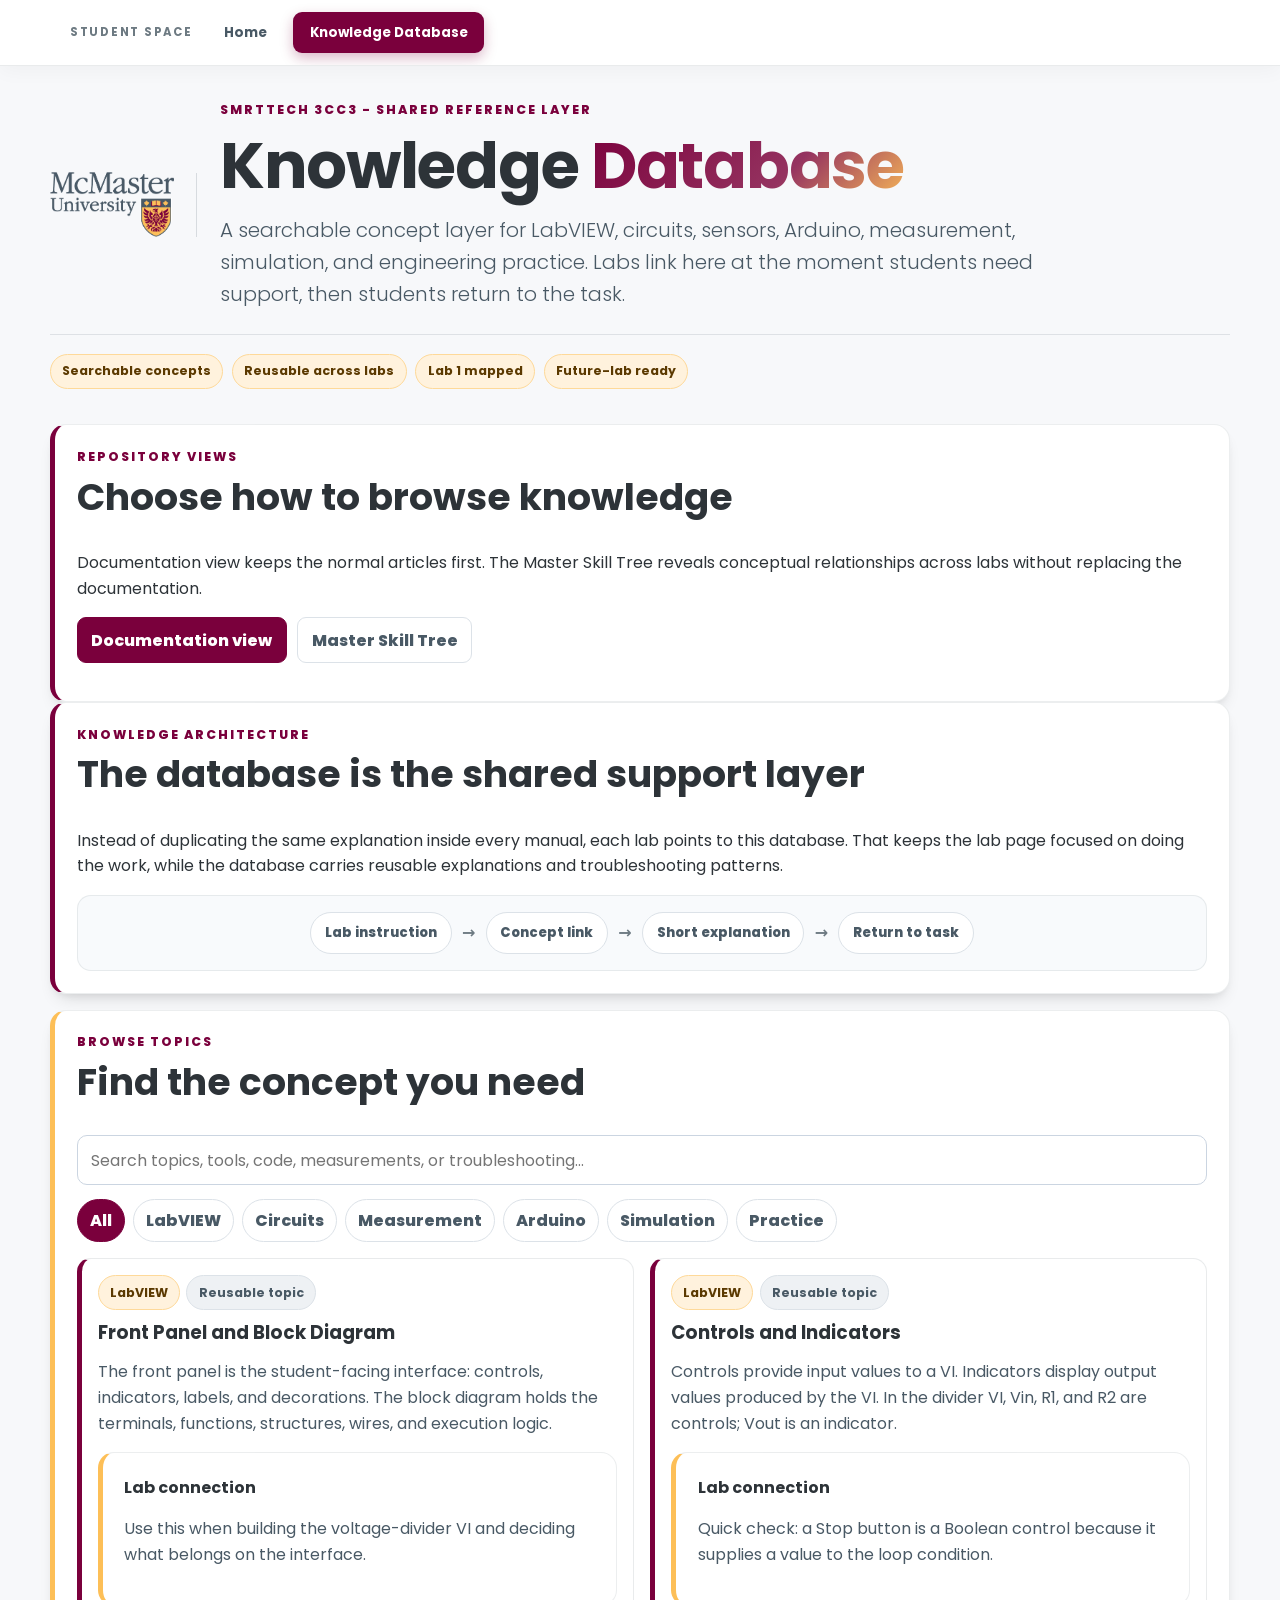
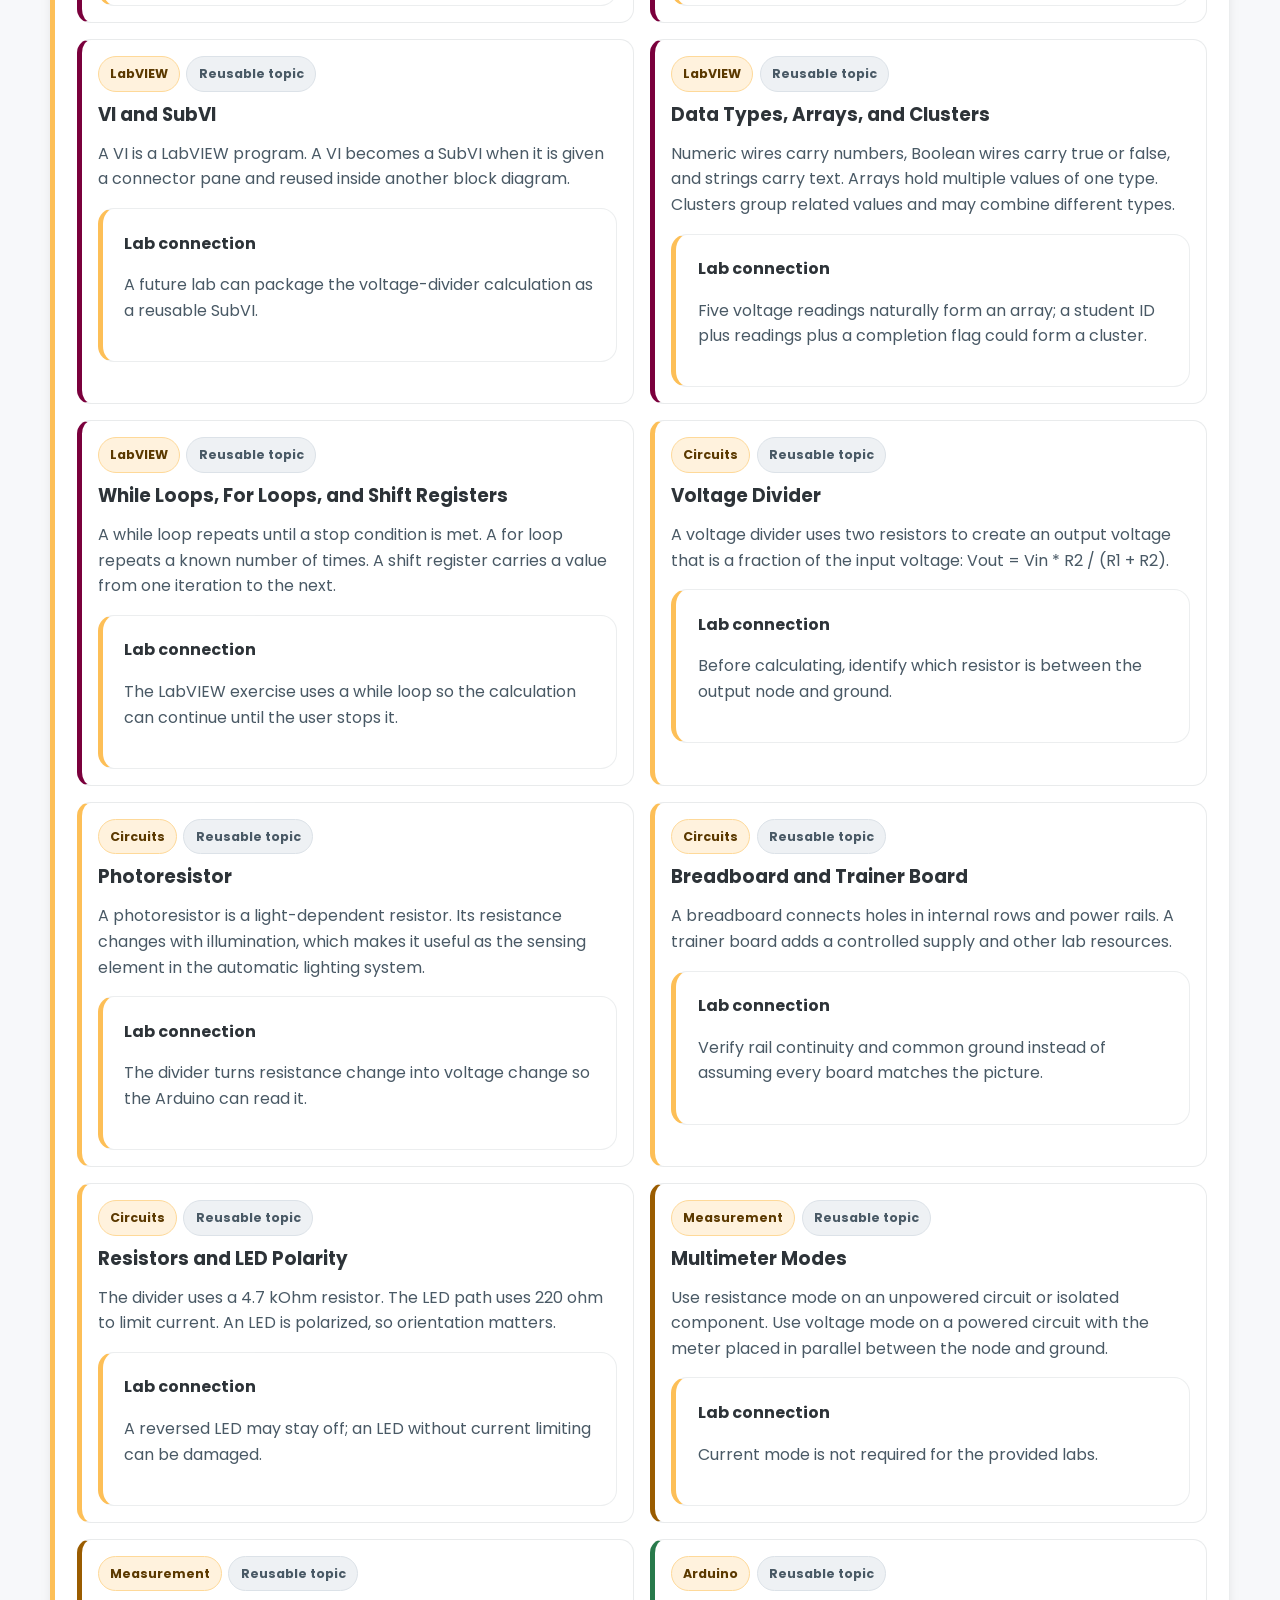
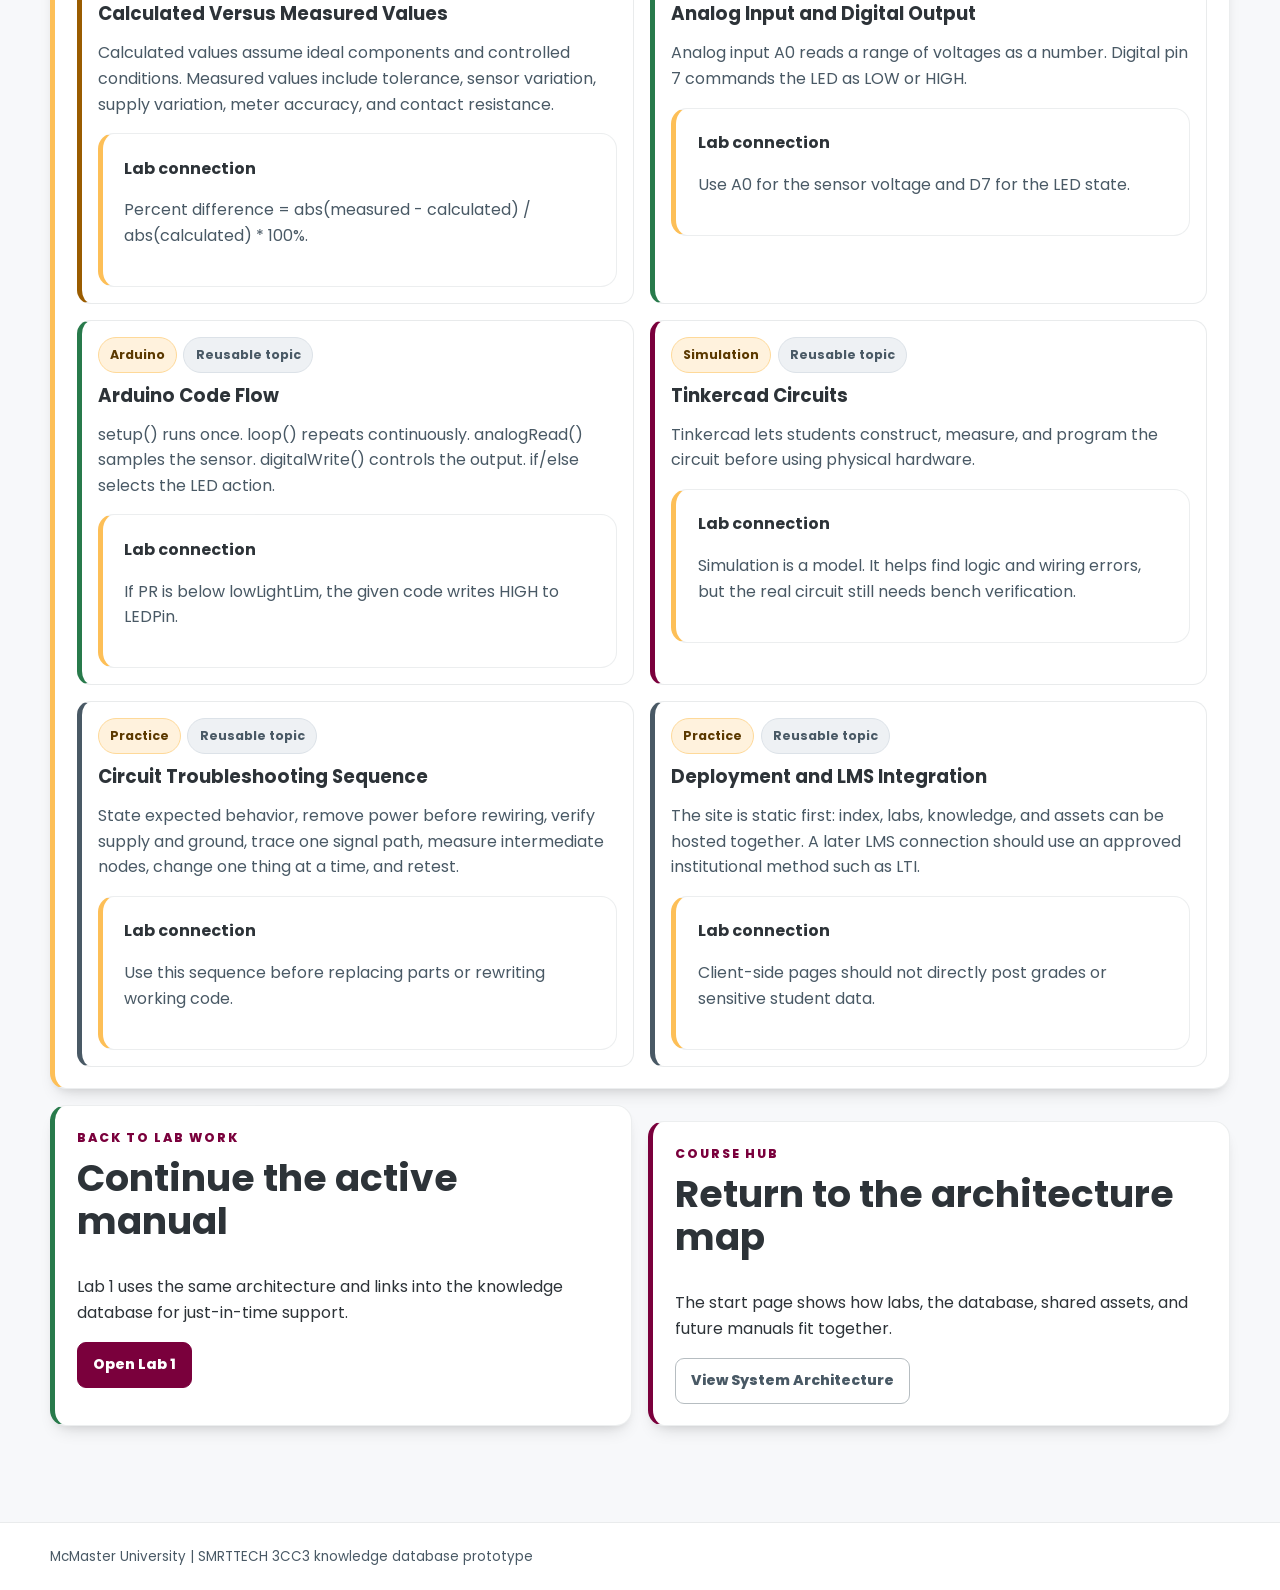
==== commit e39d3241: "Use only the Master Skill Tree" ====
--- a/knowledge/index.html
+++ b/knowledge/index.html
@@ -559,10 +559,10 @@
         <section class="card border-maroon" aria-labelledby="repositoryViewHeading">
             <p class="eyebrow">Repository Views</p>
             <h2 id="repositoryViewHeading">Choose how to browse knowledge</h2>
-            <p>Documentation view keeps the normal articles first. Skill-map view reveals conceptual relationships across labs without replacing the documentation.</p>
+            <p>Documentation view keeps the normal articles first. The Master Skill Tree reveals conceptual relationships across labs without replacing the documentation.</p>
             <div class="skill-view-tabs" role="tablist" aria-label="Knowledge repository views">
                 <button id="documentation-view-tab" class="skill-view-tab" type="button" role="tab" data-skill-view-tab="documentation" aria-selected="true" aria-controls="documentation-view">Documentation view</button>
-                <button id="skill-map-view-tab" class="skill-view-tab" type="button" role="tab" data-skill-view-tab="skill-map" aria-selected="false" aria-controls="skill-map-view" tabindex="-1">Skill-map view</button>
+                <button id="skill-map-view-tab" class="skill-view-tab" type="button" role="tab" data-skill-view-tab="skill-map" aria-selected="false" aria-controls="skill-map-view" tabindex="-1">Master Skill Tree</button>
             </div>
         </section>
 
@@ -828,13 +828,13 @@
 
         <section id="skill-map-view" class="skill-view-panel" role="tabpanel" data-skill-view-panel="skill-map" aria-labelledby="skill-map-view-tab" tabindex="-1" hidden>
             <section id="skill-map" class="card border-gold skill-map-section">
-                <p class="eyebrow">Course Skill Map</p>
+                <p class="eyebrow">Master Skill Tree</p>
                 <h2>Explore how skills connect across laboratories</h2>
-                <p>This map is optional. It uses the new radial skill-tree design from the uploaded package, with the existing course skills merged into its curriculum. It does not unlock, lock, or replace laboratory access.</p>
+                <p>This is the course's single skill-tree view. It does not unlock, lock, or replace laboratory access.</p>
                 <div class="skill-tree-embed">
                     <iframe title="3CC3 radial skill tree" src="skill-tree.html" loading="lazy"></iframe>
                 </div>
-                <p class="skill-tree-fallback"><a class="portal-button secondary" href="skill-tree.html">Open the skill tree in a full page</a></p>
+                <p class="skill-tree-fallback"><a class="portal-button secondary" href="skill-tree.html">Open the Master Skill Tree in a full page</a></p>
             </section>
 
             <section class="card border-success">
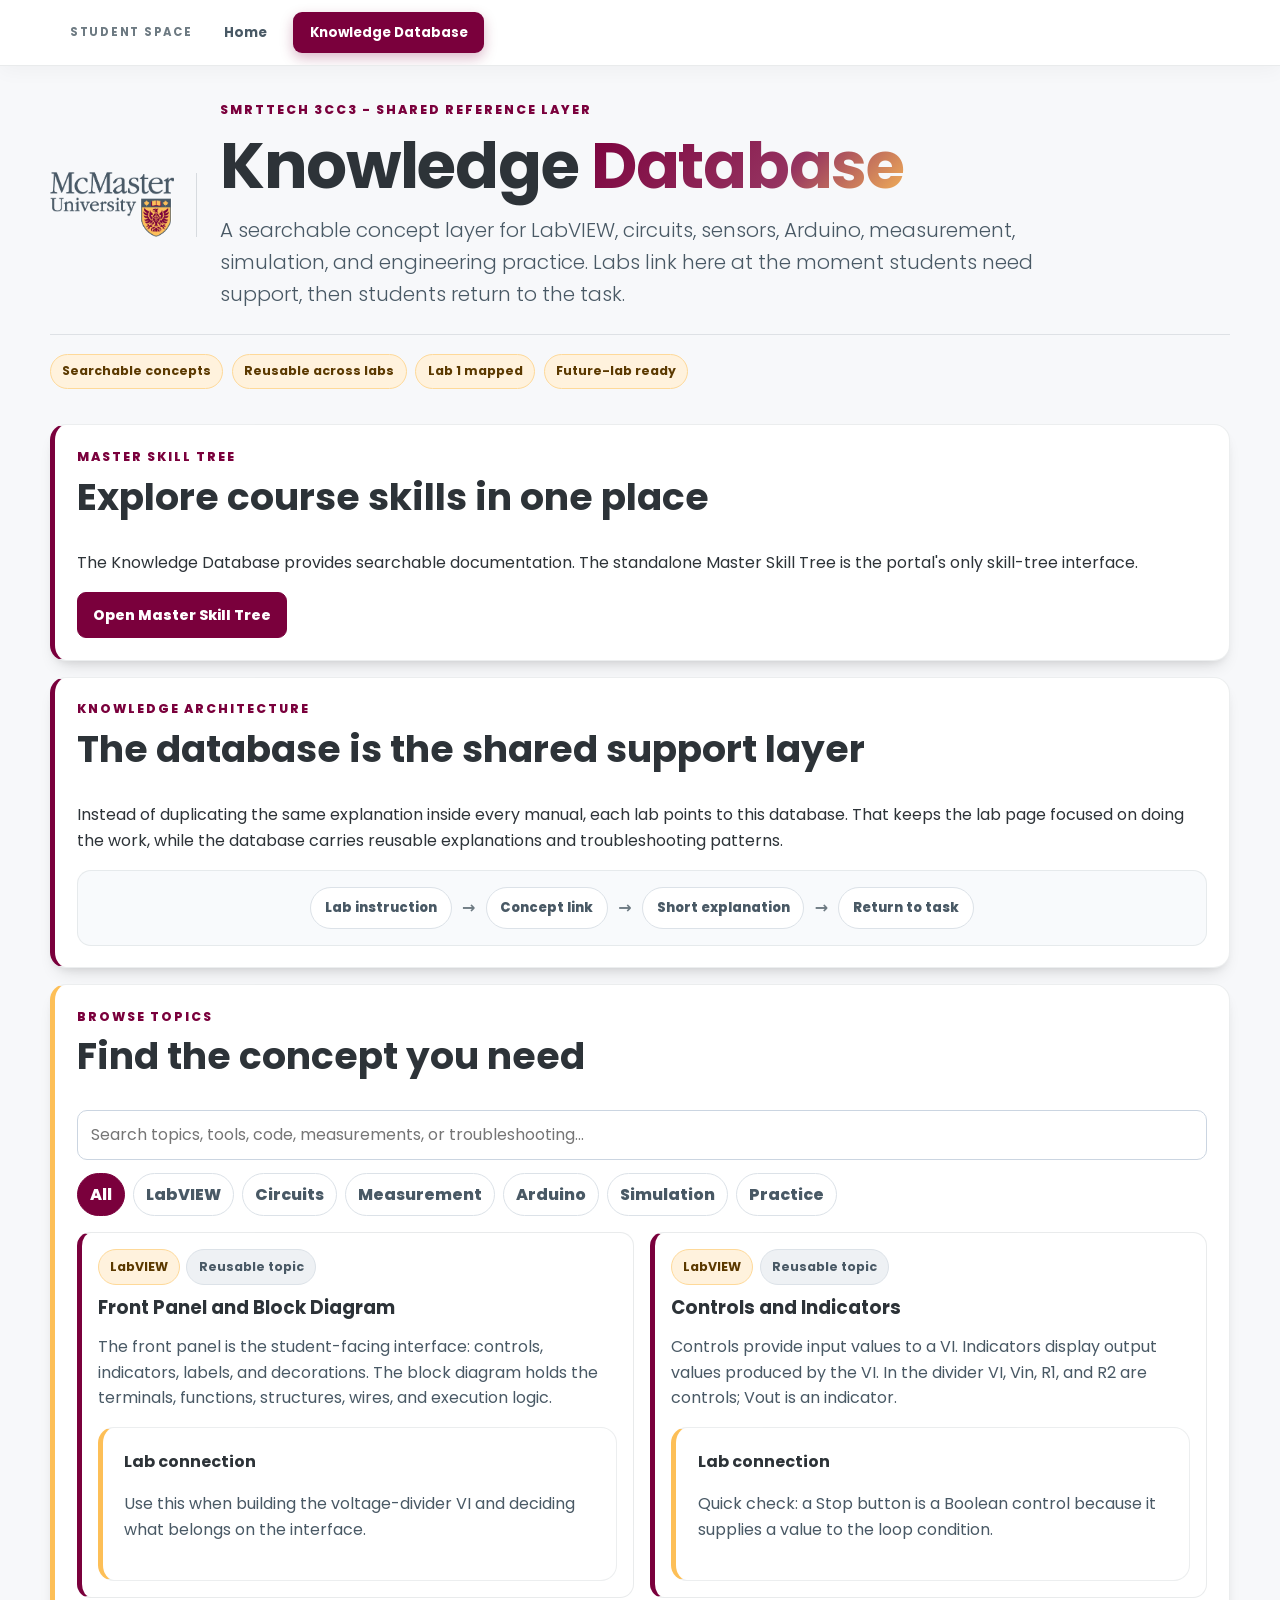
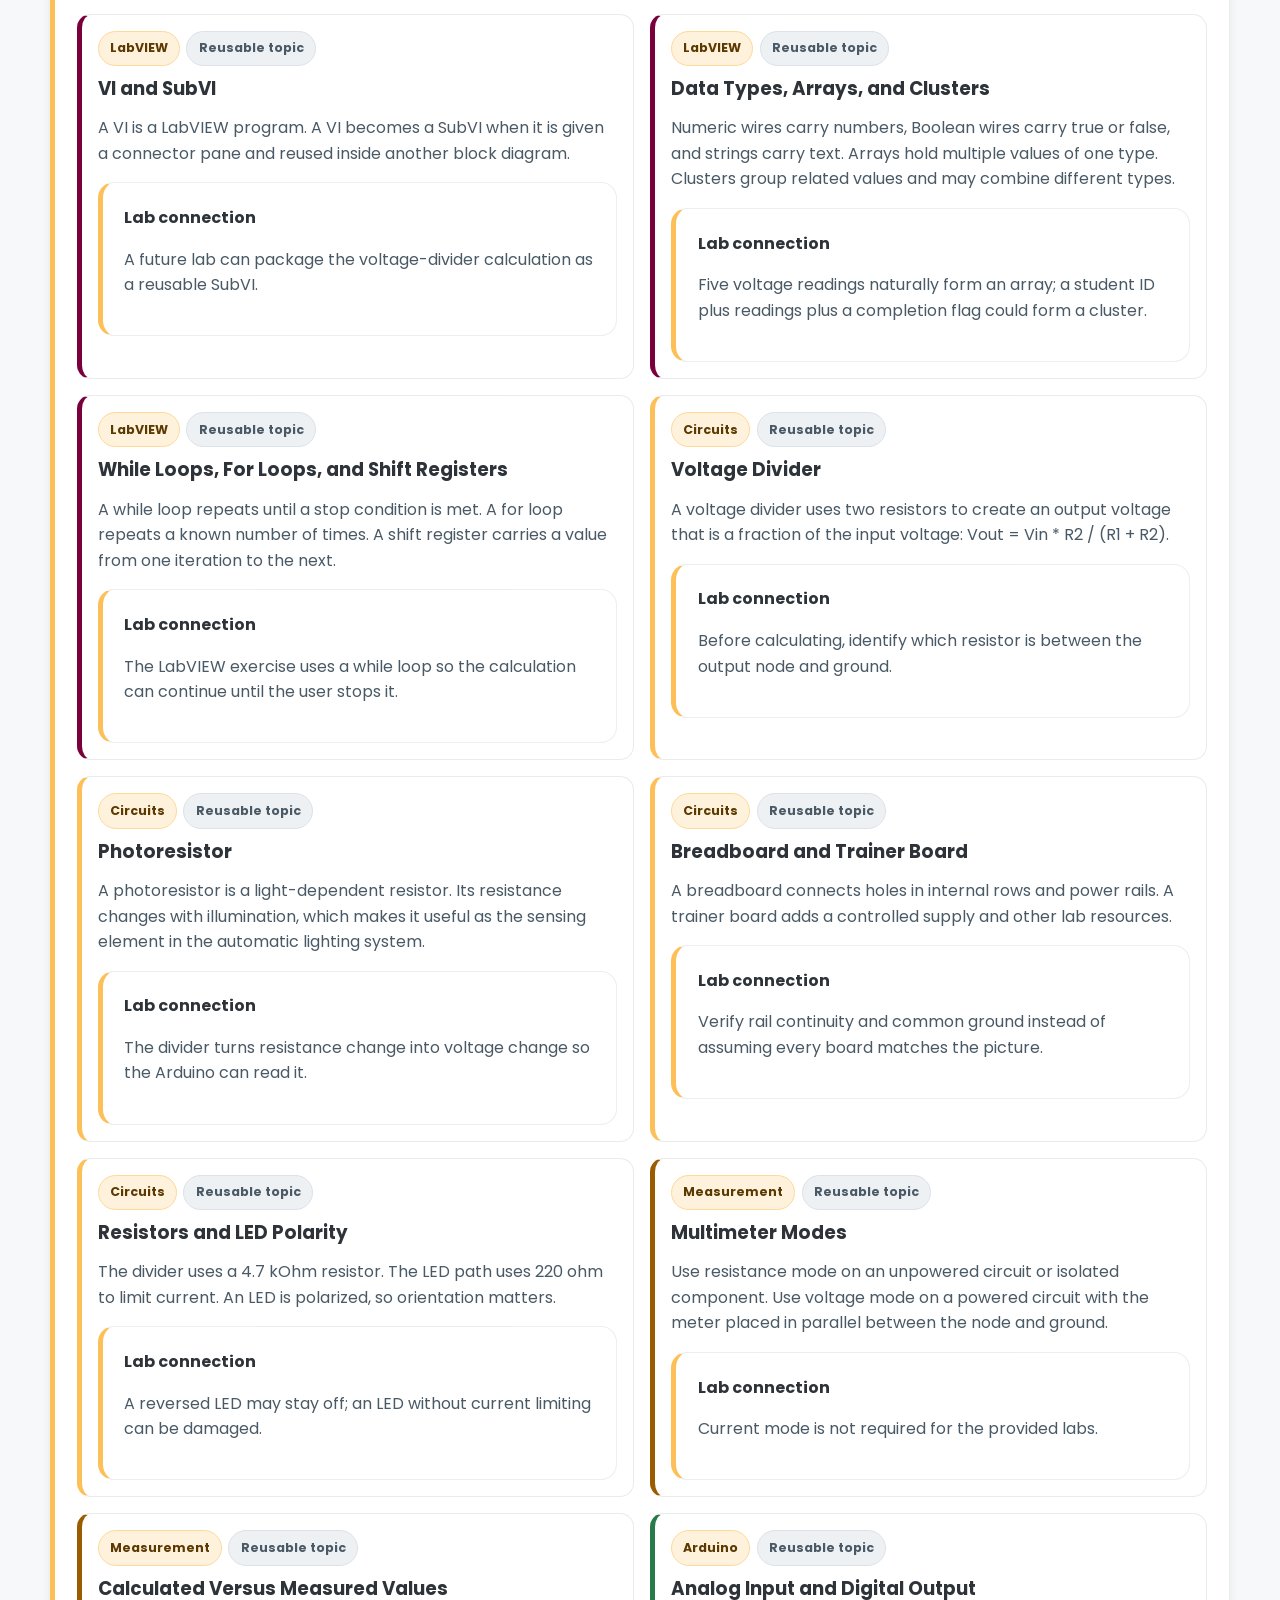
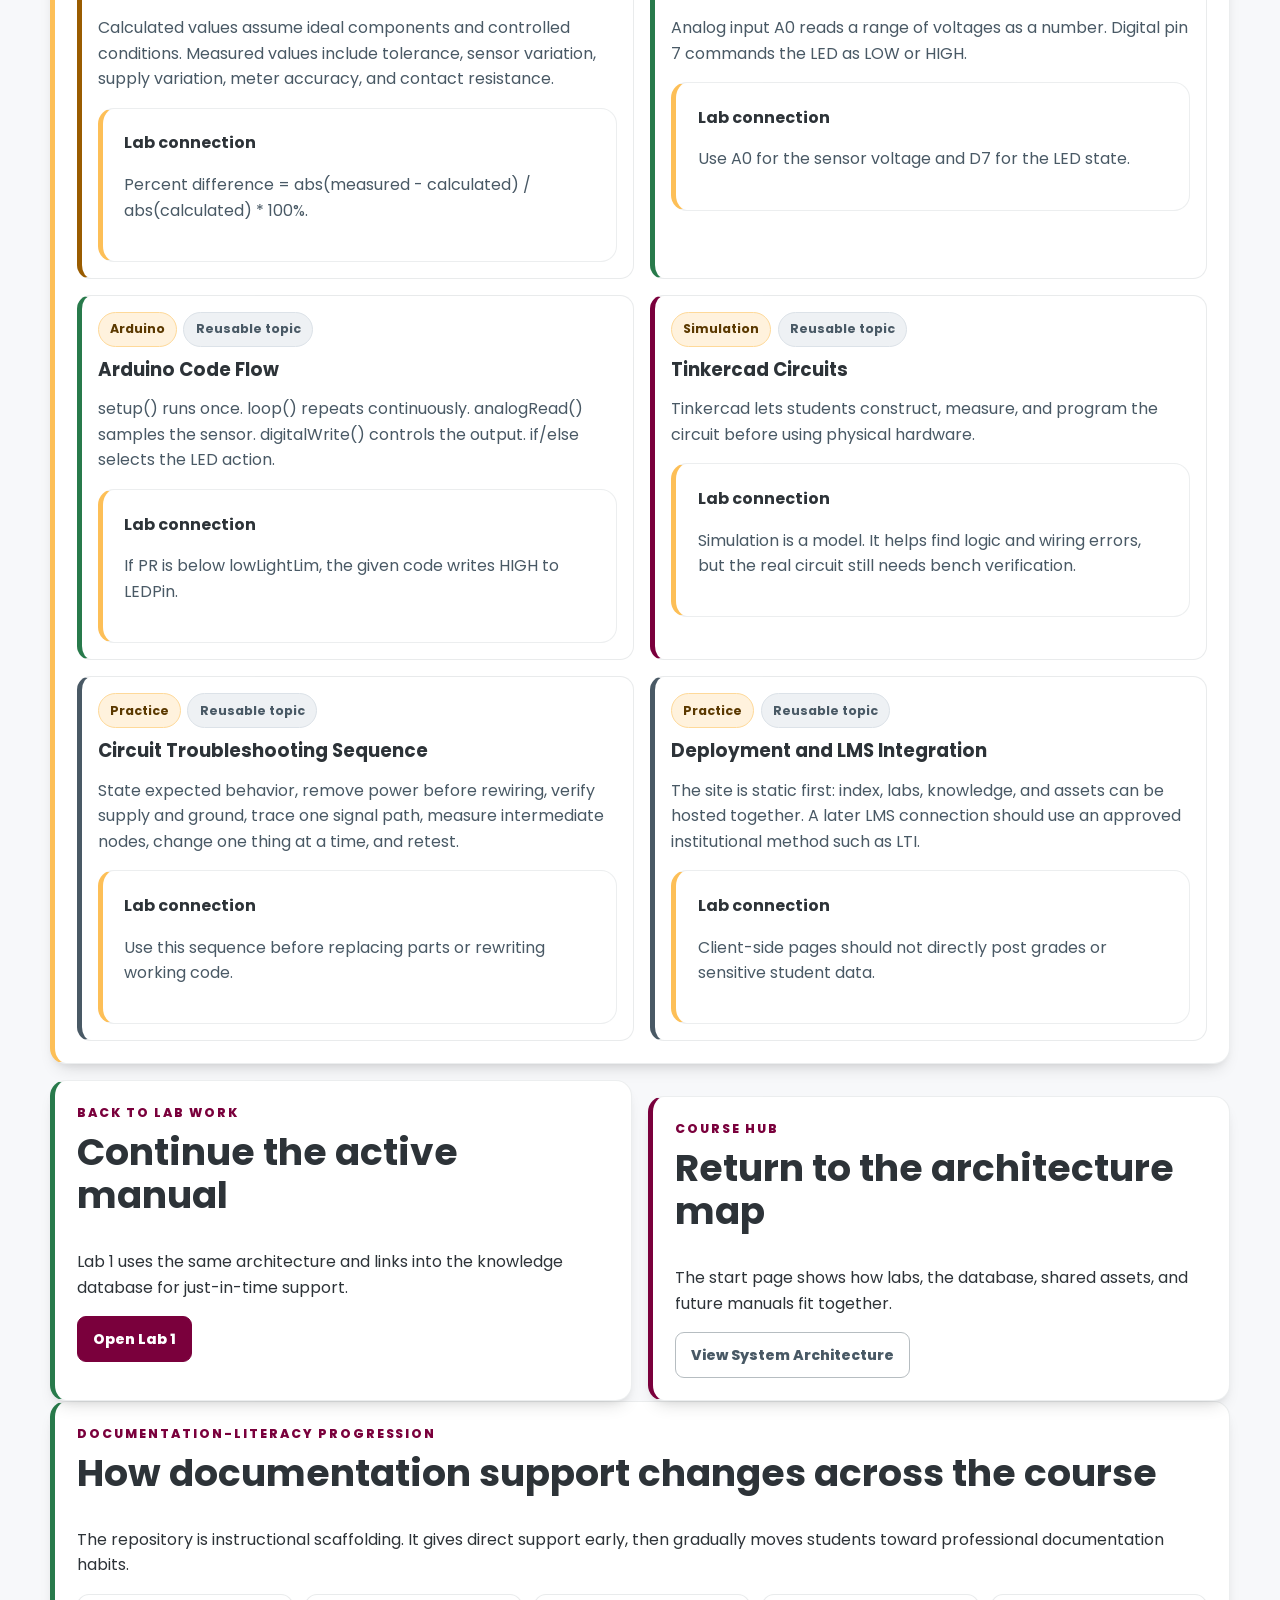
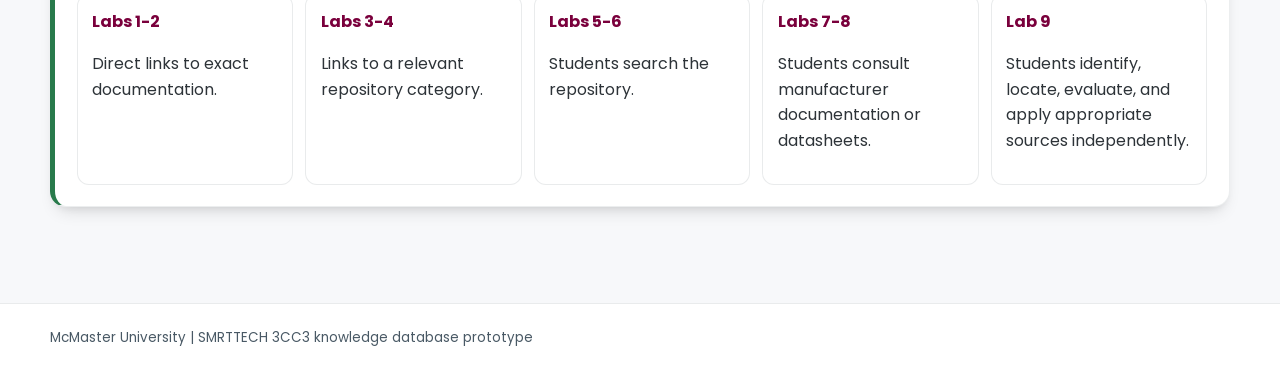
==== commit c318e61c: "Route skill map access to the Master Skill Tree" ====
--- a/knowledge/index.html
+++ b/knowledge/index.html
@@ -5,6 +5,11 @@
     <meta name="viewport" content="width=device-width, initial-scale=1.0">
     <meta name="description" content="Searchable CloudLab-styled knowledge database for SMRTTECH 3CC3 lab manuals.">
     <title>Knowledge Database | SMRTTECH 3CC3</title>
+    <script>
+        if (window.location.hash === '#skill-map') {
+            window.location.replace(`skill-tree.html${window.location.search}`);
+        }
+    </script>
     <link href="https://fonts.googleapis.com/css2?family=Poppins:wght@300;400;500;600;700;800&family=Roboto+Mono:wght@400;500&display=swap" rel="stylesheet">
     <style>
 
@@ -556,17 +561,13 @@
     </header>
 
     <main class="portal-shell">
-        <section class="card border-maroon" aria-labelledby="repositoryViewHeading">
-            <p class="eyebrow">Repository Views</p>
-            <h2 id="repositoryViewHeading">Choose how to browse knowledge</h2>
-            <p>Documentation view keeps the normal articles first. The Master Skill Tree reveals conceptual relationships across labs without replacing the documentation.</p>
-            <div class="skill-view-tabs" role="tablist" aria-label="Knowledge repository views">
-                <button id="documentation-view-tab" class="skill-view-tab" type="button" role="tab" data-skill-view-tab="documentation" aria-selected="true" aria-controls="documentation-view">Documentation view</button>
-                <button id="skill-map-view-tab" class="skill-view-tab" type="button" role="tab" data-skill-view-tab="skill-map" aria-selected="false" aria-controls="skill-map-view" tabindex="-1">Master Skill Tree</button>
-            </div>
+        <section class="card border-maroon" aria-labelledby="masterSkillTreeHeading">
+            <p class="eyebrow">Master Skill Tree</p>
+            <h2 id="masterSkillTreeHeading">Explore course skills in one place</h2>
+            <p>The Knowledge Database provides searchable documentation. The standalone Master Skill Tree is the portal's only skill-tree interface.</p>
+            <a class="portal-button" href="skill-tree.html">Open Master Skill Tree</a>
         </section>
 
-        <section id="documentation-view" class="skill-view-panel" role="tabpanel" data-skill-view-panel="documentation" aria-labelledby="documentation-view-tab" tabindex="-1">
         <section id="architecture" class="card border-maroon">
             <p class="eyebrow">Knowledge Architecture</p>
             <h2>The database is the shared support layer</h2>
@@ -824,46 +825,33 @@
                 <a class="portal-button secondary" href="../index.html#architecture">View System Architecture</a>
             </article>
         </section>
-        </section>
-
-        <section id="skill-map-view" class="skill-view-panel" role="tabpanel" data-skill-view-panel="skill-map" aria-labelledby="skill-map-view-tab" tabindex="-1" hidden>
-            <section id="skill-map" class="card border-gold skill-map-section">
-                <p class="eyebrow">Master Skill Tree</p>
-                <h2>Explore how skills connect across laboratories</h2>
-                <p>This is the course's single skill-tree view. It does not unlock, lock, or replace laboratory access.</p>
-                <div class="skill-tree-embed">
-                    <iframe title="3CC3 radial skill tree" src="skill-tree.html" loading="lazy"></iframe>
-                </div>
-                <p class="skill-tree-fallback"><a class="portal-button secondary" href="skill-tree.html">Open the Master Skill Tree in a full page</a></p>
-            </section>
-
-            <section class="card border-success">
-                <p class="eyebrow">Documentation-Literacy Progression</p>
-                <h2>How documentation support changes across the course</h2>
-                <p>The repository is instructional scaffolding. It gives direct support early, then gradually moves students toward professional documentation habits.</p>
-                <div class="documentation-progression">
-                    <article class="progression-step">
-                        <strong>Labs 1-2</strong>
-                        <p>Direct links to exact documentation.</p>
-                    </article>
-                    <article class="progression-step">
-                        <strong>Labs 3-4</strong>
-                        <p>Links to a relevant repository category.</p>
-                    </article>
-                    <article class="progression-step">
-                        <strong>Labs 5-6</strong>
-                        <p>Students search the repository.</p>
-                    </article>
-                    <article class="progression-step">
-                        <strong>Labs 7-8</strong>
-                        <p>Students consult manufacturer documentation or datasheets.</p>
-                    </article>
-                    <article class="progression-step">
-                        <strong>Lab 9</strong>
-                        <p>Students identify, locate, evaluate, and apply appropriate sources independently.</p>
-                    </article>
-                </div>
-            </section>
+
+        <section class="card border-success">
+            <p class="eyebrow">Documentation-Literacy Progression</p>
+            <h2>How documentation support changes across the course</h2>
+            <p>The repository is instructional scaffolding. It gives direct support early, then gradually moves students toward professional documentation habits.</p>
+            <div class="documentation-progression">
+                <article class="progression-step">
+                    <strong>Labs 1-2</strong>
+                    <p>Direct links to exact documentation.</p>
+                </article>
+                <article class="progression-step">
+                    <strong>Labs 3-4</strong>
+                    <p>Links to a relevant repository category.</p>
+                </article>
+                <article class="progression-step">
+                    <strong>Labs 5-6</strong>
+                    <p>Students search the repository.</p>
+                </article>
+                <article class="progression-step">
+                    <strong>Labs 7-8</strong>
+                    <p>Students consult manufacturer documentation or datasheets.</p>
+                </article>
+                <article class="progression-step">
+                    <strong>Lab 9</strong>
+                    <p>Students identify, locate, evaluate, and apply appropriate sources independently.</p>
+                </article>
+            </div>
         </section>
     </main>
 
@@ -947,54 +935,9 @@
             setActive('home');
         }
 
-        function setupRepositoryTabs() {
-            const tabs = [...document.querySelectorAll('[data-skill-view-tab]')];
-            const panels = [...document.querySelectorAll('[data-skill-view-panel]')];
-            if (!tabs.length || !panels.length) return;
-
-            function setView(view, focusTab = false) {
-                tabs.forEach(tab => {
-                    const selected = tab.dataset.skillViewTab === view;
-                    tab.setAttribute('aria-selected', String(selected));
-                    tab.tabIndex = selected ? 0 : -1;
-                    if (selected && focusTab) tab.focus();
-                });
-                panels.forEach(panel => {
-                    const selected = panel.dataset.skillViewPanel === view;
-                    panel.hidden = !selected;
-                    if (selected) panel.focus({ preventScroll: true });
-                });
-                try {
-                    localStorage.setItem('smrttech-knowledge:view', view);
-                } catch {}
-            }
-
-            tabs.forEach(tab => {
-                tab.addEventListener('click', () => setView(tab.dataset.skillViewTab));
-                tab.addEventListener('keydown', event => {
-                    if (!['ArrowLeft', 'ArrowRight', 'Home', 'End'].includes(event.key)) return;
-                    event.preventDefault();
-                    const current = tabs.indexOf(tab);
-                    const next = event.key === 'Home' ? 0
-                        : event.key === 'End' ? tabs.length - 1
-                        : event.key === 'ArrowRight' ? (current + 1) % tabs.length
-                        : (current - 1 + tabs.length) % tabs.length;
-                    setView(tabs[next].dataset.skillViewTab, true);
-                });
-            });
-
-            let initial = 'documentation';
-            try {
-                initial = localStorage.getItem('smrttech-knowledge:view') || initial;
-            } catch {}
-            if (window.location.hash === '#skill-map') initial = 'skill-map';
-            setView(initial === 'skill-map' ? 'skill-map' : 'documentation');
-        }
-
         document.addEventListener('DOMContentLoaded', () => {
             setupKnowledgeFilters();
             setupHomeScrollSpy();
-            setupRepositoryTabs();
         });
 
     </script>
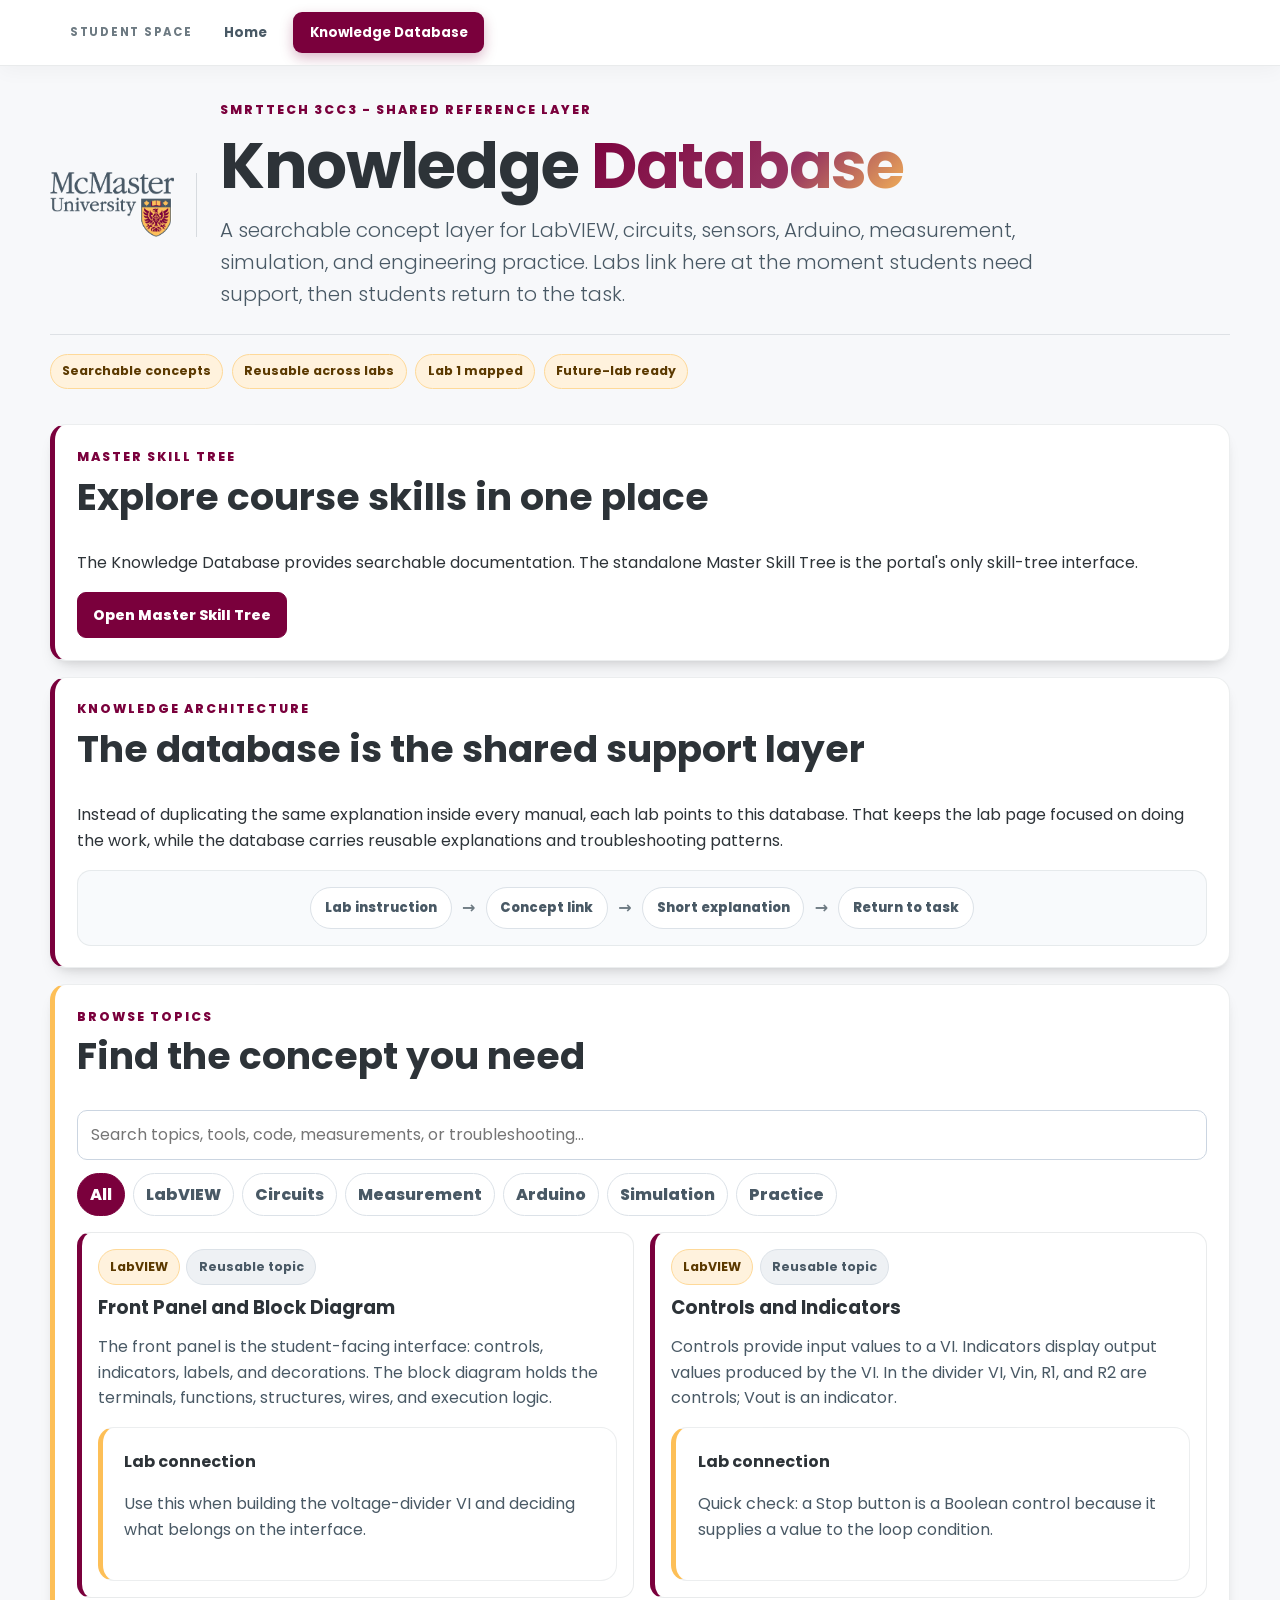
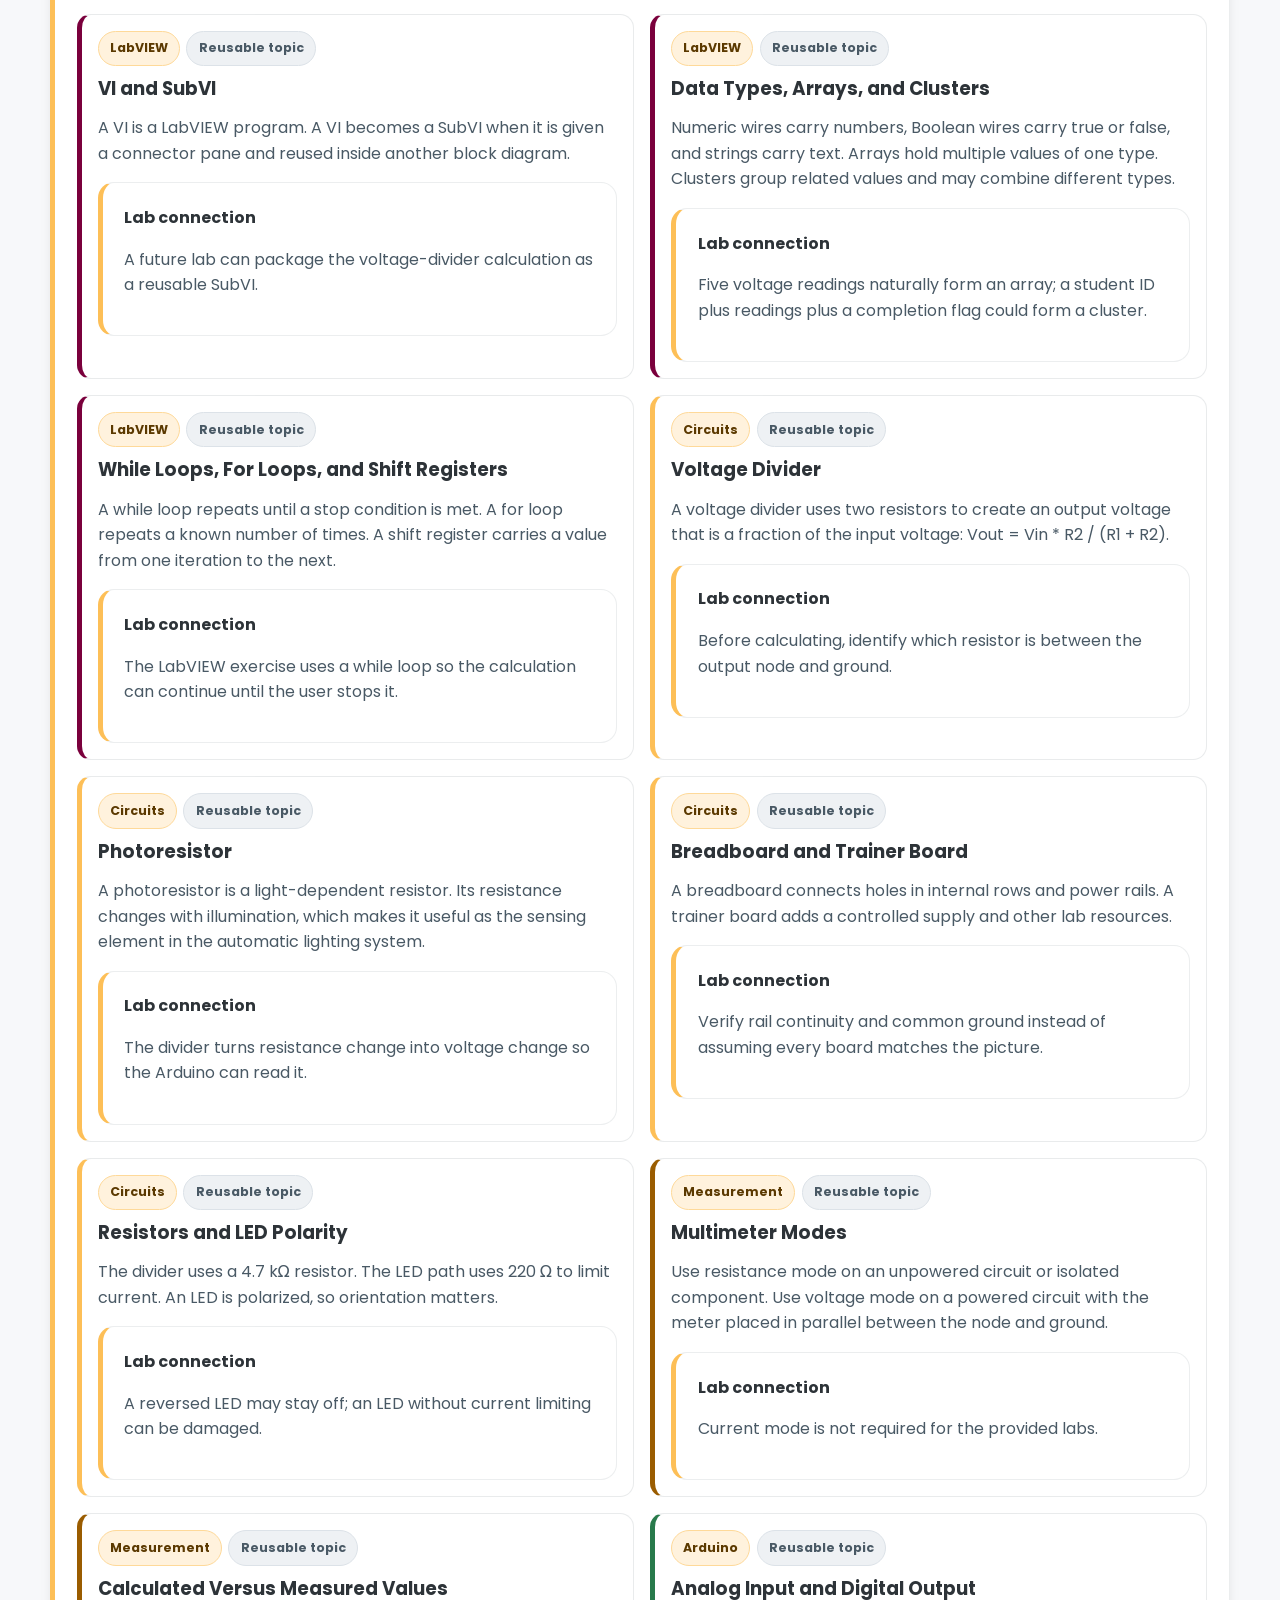
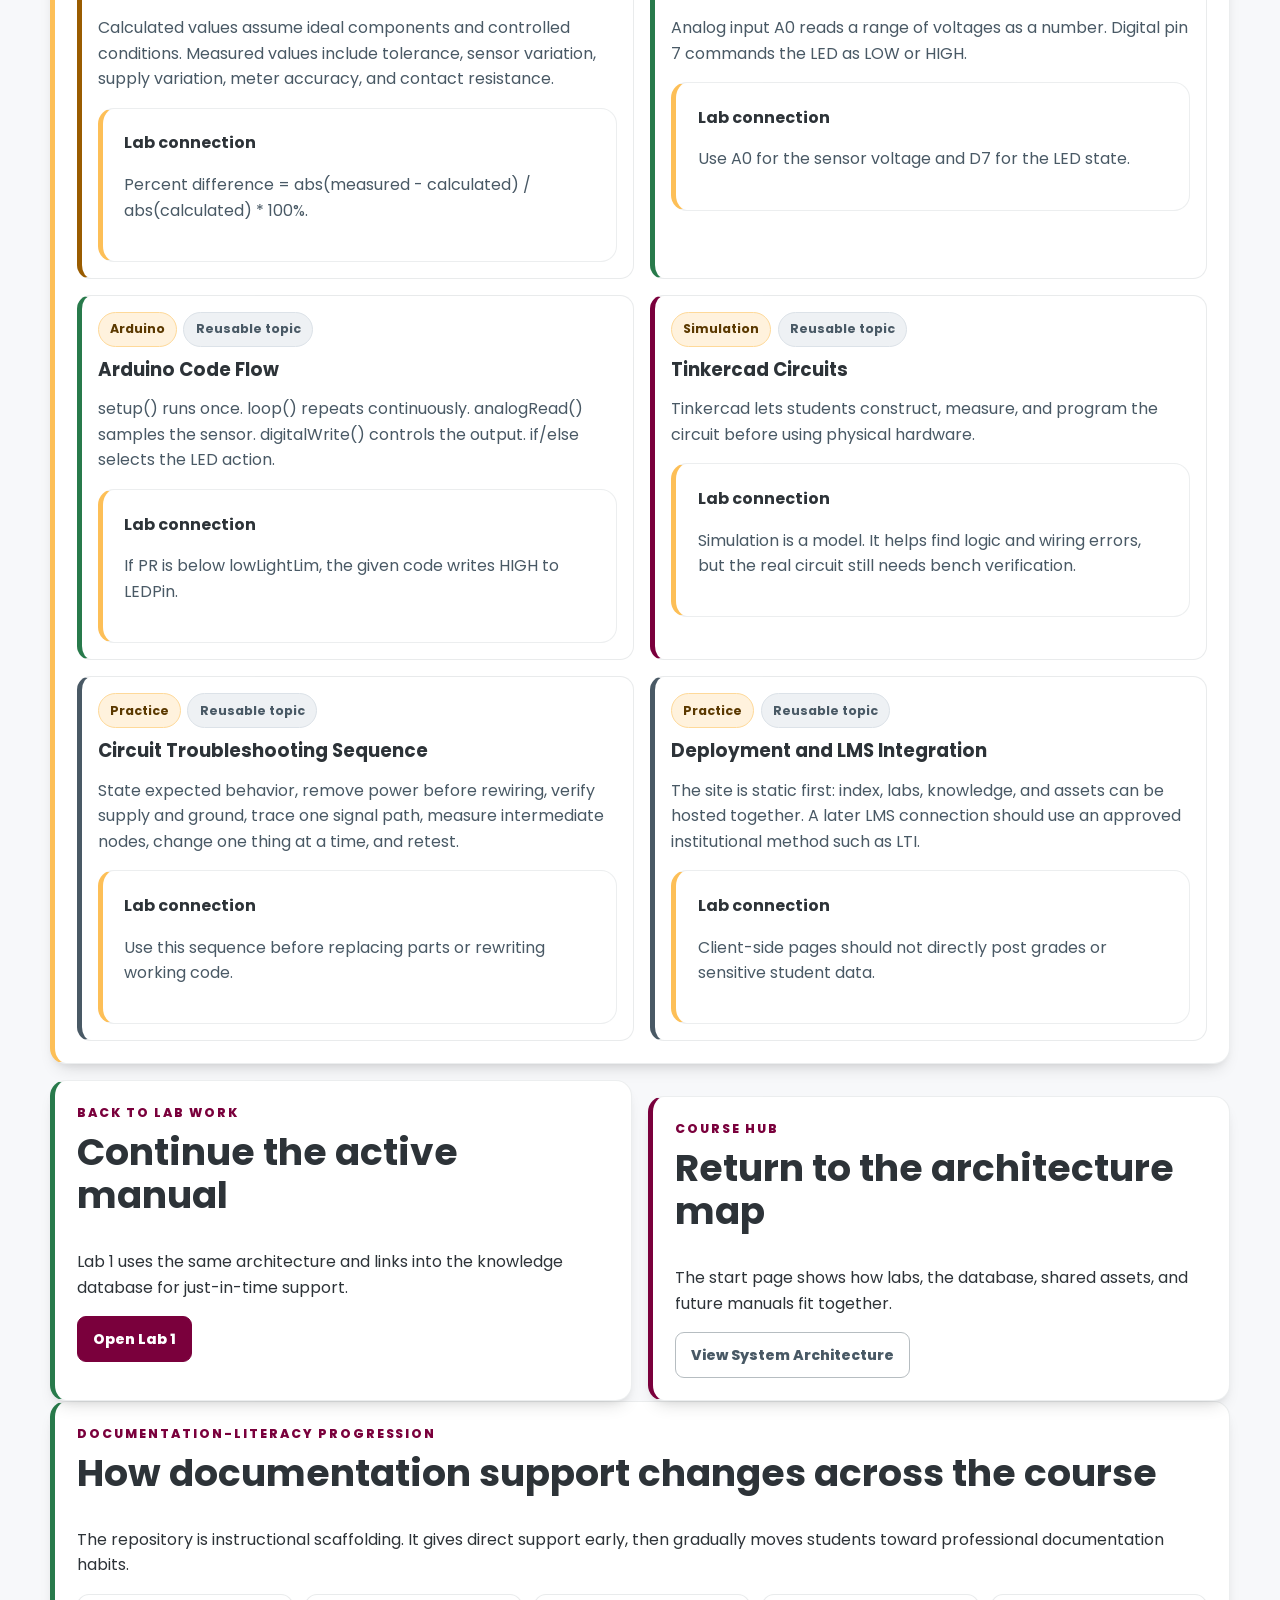
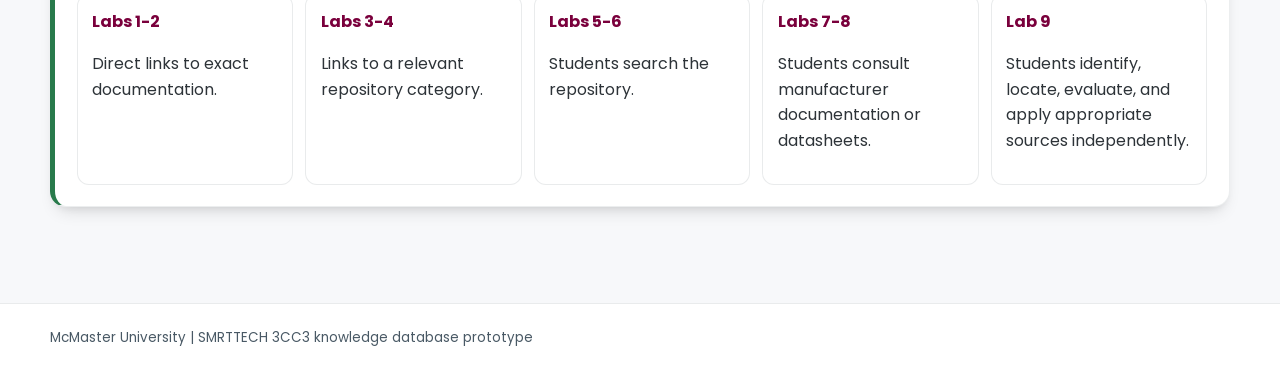
==== commit 65442204: "Publish lab workflow refinements" ====
--- a/knowledge/index.html
+++ b/knowledge/index.html
@@ -711,7 +711,7 @@
                         <span class="tag subtle">Reusable topic</span>
                     </div>
                     <h3>Resistors and LED Polarity</h3>
-                    <p>The divider uses a 4.7 kOhm resistor. The LED path uses 220 ohm to limit current. An LED is polarized, so orientation matters.</p>
+                    <p>The divider uses a 4.7 kΩ resistor. The LED path uses 220 Ω to limit current. An LED is polarized, so orientation matters.</p>
                     <div class="card border-gold" style="box-shadow:none; margin-top:0.85rem;">
                         <strong>Lab connection</strong>
                         <p>A reversed LED may stay off; an LED without current limiting can be damaged.</p>
--- a/assets/css/site.css
+++ b/assets/css/site.css
@@ -102,6 +102,18 @@
     padding-left: 0.65rem;
 }
 
+/* Section labels introduce the purpose of each card (for example, Scenario or Overview). */
+.section-card > .eyebrow,
+.section-card > p.uppercase {
+    margin: 0 0 0.7rem;
+    color: var(--mac-maroon);
+    font-size: clamp(0.9rem, 1.1vw, 1.05rem) !important;
+    font-weight: 800 !important;
+    letter-spacing: 0.13em !important;
+    line-height: 1.2;
+    text-transform: uppercase;
+}
+
 .activity-heading {
     display: flex;
     flex-wrap: wrap;
@@ -193,13 +205,31 @@
 .stage-panel-locked input,
 .stage-panel-locked select,
 .stage-panel-locked textarea,
-.stage-panel-locked button:not(.nav-button.secondary) {
+.stage-panel-locked button:not(.nav-button.secondary):not(.code-tab):not([role="tab"]) {
     cursor: not-allowed;
 }
 
 .stage-panel-locked .drag-order-card {
     cursor: not-allowed;
     opacity: 0.62;
+}
+
+.stage-panel[tabindex="-1"]:focus,
+.tab-content[tabindex="-1"]:focus {
+    outline: none;
+}
+
+/* A subpage that is not selected must never leak its questions or controls
+   through a lab-specific display rule. */
+.tab-content[hidden],
+[role="tabpanel"][hidden],
+.tab-content[aria-hidden="true"] {
+    display: none !important;
+}
+
+.code-tab:focus-visible {
+    outline: 3px solid rgba(253, 191, 87, 0.82);
+    outline-offset: -3px;
 }
 
 .nav-button:disabled,
@@ -495,6 +525,88 @@
     font-weight: 700;
 }
 
+.file-name-preview.is-success {
+    color: #1F623E;
+}
+
+.file-name-preview.is-error {
+    color: #9F1239;
+}
+
+.evidence-upload:has(input[aria-invalid="true"]) {
+    border-color: #BE123C;
+    background: #FFF7F8;
+}
+
+.evidence-upload input[type="file"]:focus-visible {
+    outline: 3px solid rgba(253, 191, 87, 0.72);
+    outline-offset: 3px;
+}
+
+.task-banner-heading {
+    margin: 0 0 1rem;
+    border-left: 5px solid var(--mac-gold);
+    border-radius: 0 10px 10px 0;
+    background: linear-gradient(90deg, rgba(253, 191, 87, 0.2), rgba(253, 191, 87, 0.04));
+    color: var(--lab-text);
+    padding: 0.85rem 1rem;
+    font-size: clamp(1.2rem, 2.3vw, 1.65rem);
+    font-weight: 850;
+    line-height: 1.25;
+}
+
+.screenshot-placeholder {
+    width: 100%;
+    margin: 1rem 0;
+}
+
+.screenshot-placeholder__box {
+    display: grid;
+    min-height: 11rem;
+    place-items: center;
+    border: 2px dashed rgba(122, 0, 60, 0.4);
+    border-radius: 12px;
+    background:
+        linear-gradient(135deg, rgba(122, 0, 60, 0.025) 25%, transparent 25%) 0 0 / 22px 22px,
+        linear-gradient(315deg, rgba(253, 191, 87, 0.08) 25%, transparent 25%) 0 0 / 22px 22px,
+        #FCFCFD;
+    color: var(--lab-text);
+    padding: clamp(1rem, 3vw, 2rem);
+    text-align: center;
+    font-weight: 750;
+    line-height: 1.5;
+}
+
+.screenshot-placeholder figcaption {
+    margin-top: 0.45rem;
+    color: var(--mac-grey);
+    font-size: 0.82rem;
+}
+
+.resource-placeholder {
+    border: 1px solid rgba(196, 154, 108, 0.5);
+    border-left: 5px solid var(--mac-gold);
+    border-radius: 10px;
+    background: var(--mac-gold-20);
+    color: #5B3900;
+    padding: 1rem;
+}
+
+.learning-outcomes-achieved {
+    margin-top: 1.5rem;
+    border: 1px solid rgba(40, 122, 75, 0.24);
+    border-left: 5px solid #287A4B;
+    border-radius: 10px;
+    background: #F4FAF6;
+    padding: clamp(1rem, 2vw, 1.4rem);
+}
+
+.learning-outcomes-achieved h2,
+.learning-outcomes-achieved h3 {
+    margin-top: 0;
+    color: var(--lab-text);
+}
+
 .classification-table td {
     vertical-align: middle;
 }
@@ -1781,6 +1893,18 @@
     outline-offset: 2px;
 }
 
+.completion-detail-field.is-invalid input,
+.completion-detail-field input[aria-invalid="true"] {
+    border-color: #BE123C;
+    box-shadow: 0 0 0 1px rgba(190, 18, 60, 0.1);
+}
+
+.completion-detail-error {
+    color: #9F1239;
+    font-size: 0.78rem;
+    font-weight: 750;
+}
+
 .completion-detail-help {
     color: var(--mac-grey);
     font-size: 0.76rem;
